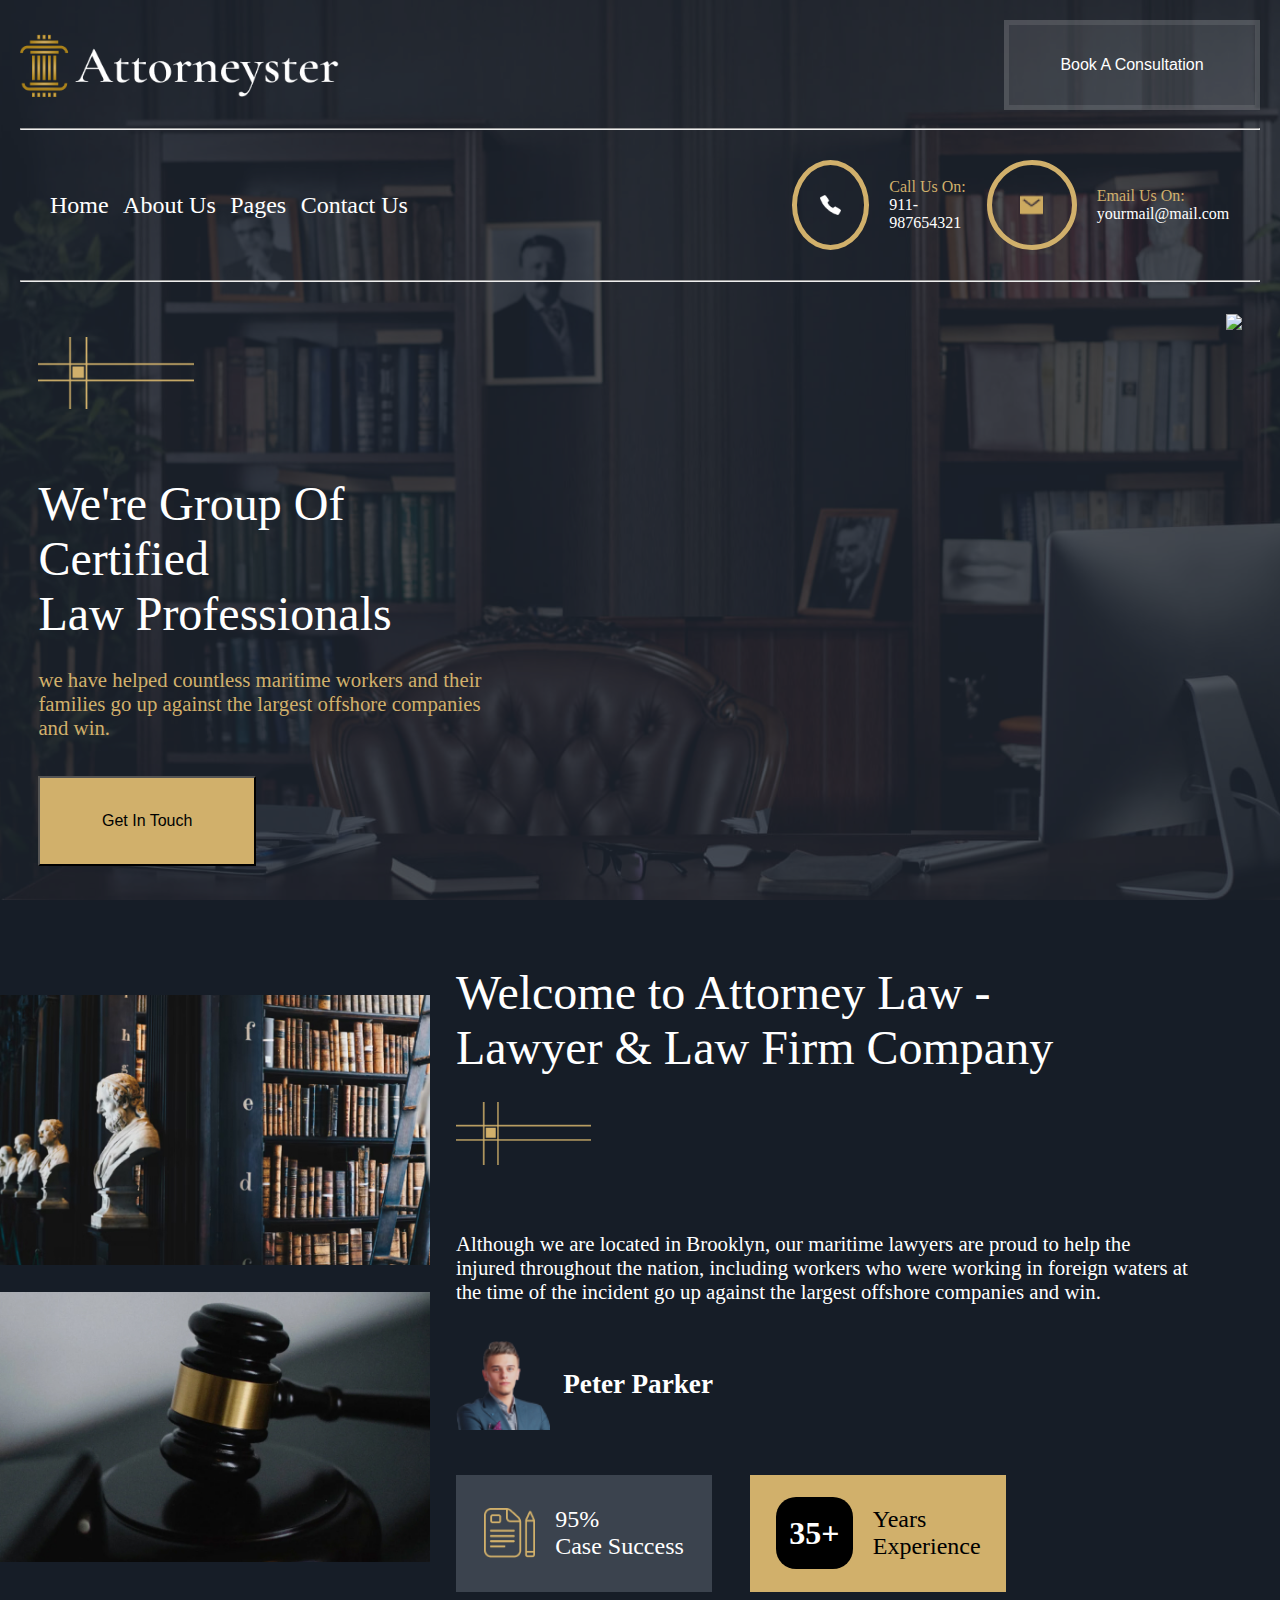
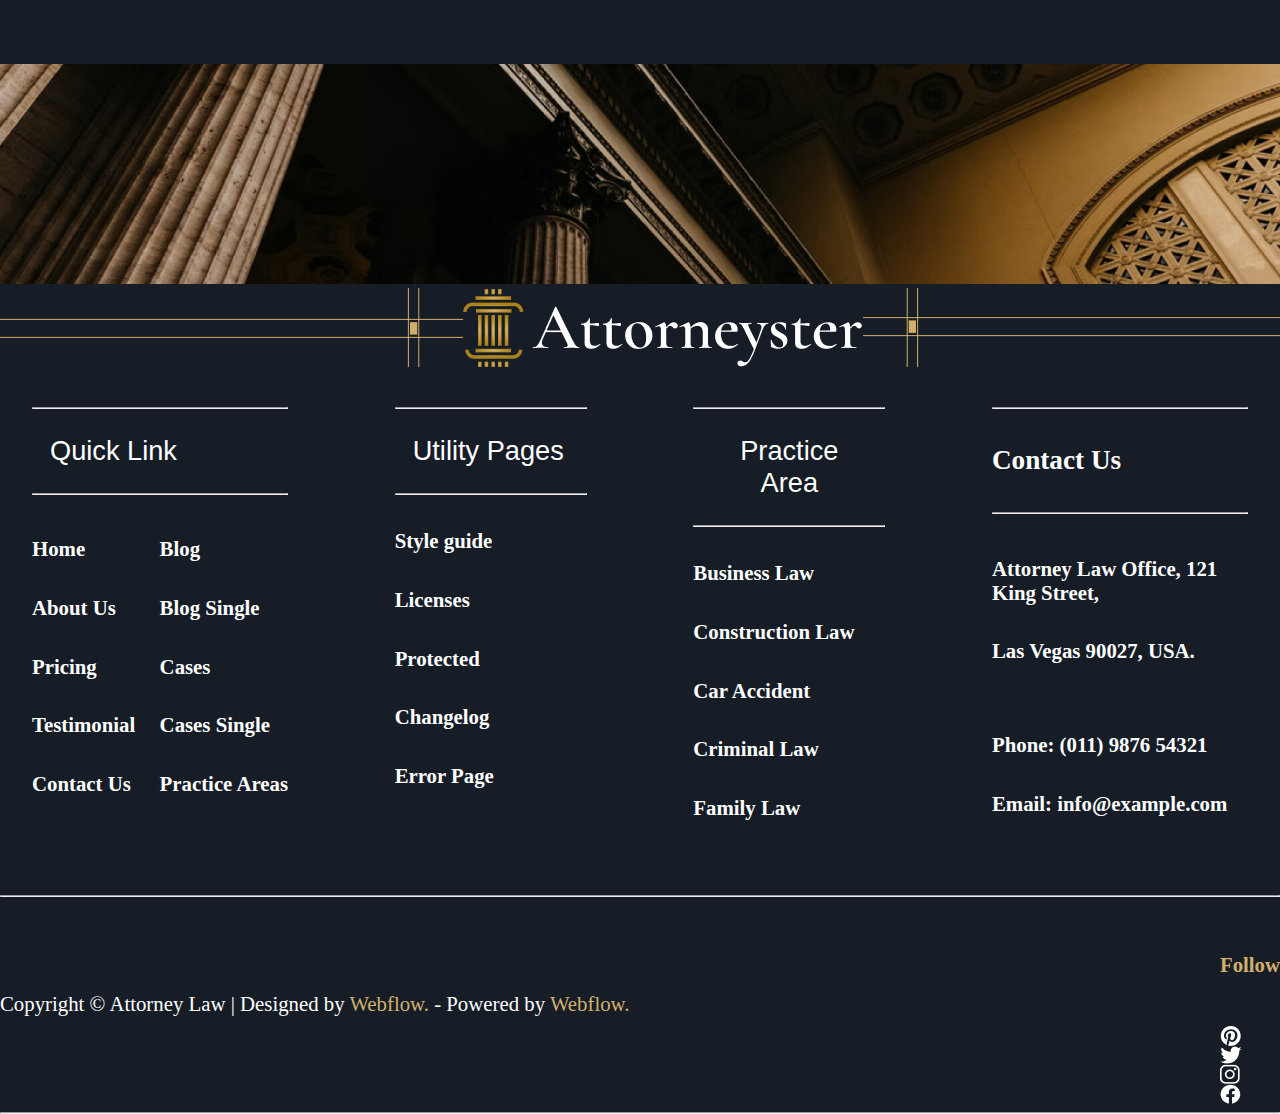
==== index.html @ 950be75d "init 2" ====
<!DOCTYPE html>
<html lang="en">
<head>
    <meta charset="UTF-8">
    <meta name="viewport" content="width=device-width, initial-scale=1.0">
    <link rel="preconnect" href="https://fonts.googleapis.com">
    <link rel="preconnect" href="https://fonts.gstatic.com" crossorigin>
    <link href="https://fonts.googleapis.com/css2?family=Cormorant+Garamond:ital,wght@0,300;0,400;0,500;0,600;0,700;1,300;1,400;1,500;1,600;1,700&display=swap" rel="stylesheet">
    <title>Document</title>
    <link rel="stylesheet" href="/styles/main_page.css">
</head>
<body class="image-container">
    <header>
        <div class="header-company">
            <img class="img-logo" src="/assets/images/company_logo.png">
            <button class="header-btn">
                Book A Consultation
            </button>
        </div>
        <hr>
        <nav class="nav-bar">
            <div class="burger-menu" id="burger-menu">
                <span></span>
                <span></span>
                <span></span>
            </div>
            <ul class="nav-links" id="nav-links">
                <div class="nav-bar-links">
                    <li><a href="/index.html">Home</a></li>
                    <li><a href="/second.html">About Us</a></li>
                    <li><a href="/">Pages</a></li>
                    <li><a href="/therd_page.html">Contact Us</a></li>
                </div>
                <div class="contacts">
                    <div class="contact">
                        <div class="icon">
                            <img class="contact-icon" src="/assets/images/icons/call.png">
                        </div>
                        <div class="contact-info">
                            <div class="contact-title">
                                Call Us On:
                            </div>
                            <div class="contact-data">
                                911-987654321
                            </div>
                        </div>
                    </div>
                    <div class="contact">
                        <div class="icon">
                            <img class="contact-icon" src="/assets/images/icons/mail.png">
                        </div>
                        <div class="contact-info">
                            <div class="contact-title">
                                Email Us On:
                            </div>
                            <div class="contact-data">
                                yourmail@mail.com
                            </div>
                        </div>
                    </div>
                </div>
            </ul>
        </nav>
        <hr>
    </header>
    <div class="content">
        <div class="info-area">
            <div class="container">
                <picture>
                    <source class="dilimiter-img" media="(max-width: 768px)" srcset="/assets/images/IMAGE(7).png">
                    <img class="dilimiter-img" src="/assets/images/icons/IMAGE(13).png">
                </picture>
                <div class="title">
                    We're Group Of Certified <br>Law Professionals
                </div>
                <div class="description">
                    we have helped countless maritime workers and their families go up against the largest offshore companies and win.
                </div>
                <button class="btn">
                    Get In Touch
                </button>
            </div>
            <img class="preson-img" src="/assets/images/person.PNG">
        </div>
    </div>
    <div class="content-page">
        <div class="image-content">
            <img class="img-inf-area" style="margin-bottom: 3vh;" src="/assets/images/img1.jpg" alt="No data">
            <img class="img-inf-area" src="/assets/images/img2.jpg" alt="No data">
        </div>
        <div class="info-area-inf-part">
            <div class="container-inf-part">
                <div class="title-inf-part">
                    Welcome to Attorney Law - <br>Lawyer & Law Firm Company
                </div>
                <img class="dilimiter-img" style="width: 15vh; height: auto;" src="/assets/images/icons/IMAGE(13).png">
                <div class="description-inf-part">
                    Although we are located in Brooklyn, our maritime lawyers are proud to help the injured throughout the nation, including workers who were working in foreign waters at the time of the incident go up against the largest offshore companies and win.
                </div>
            </div>
            <div class="person-card">
                <img  style="width: auto; height: 10vh;" src="/assets/images/little_person.png" alt="No data">
                <h2 class="img-desc">Peter Parker</h2>
            </div>
            <div class="statistics">
                <div class="statistic">
                    <img class="img-statistic" src="/assets/images/icons/document.png" alt="">
                    <div class="information">
                        95%<br>Case Success
                    </div>
                </div>
                <div style="background-color: #D1B06B;" class="statistic">
                    <div class="number-img">
                        <h3 class="number-box">
                            35+
                        </h3>
                    </div>
                    <div style="color: black;" class="information">
                        Years <br>Experience
                    </div>
                </div>
            </div>
        </div>
    </div>
    <footer>
        <img style="height: auto; width: 100vw;" src="/assets/images/foter_start_img.jpg" alt="">
        <div class>
            <div class="img-line">
                <img class="dilimiter-footer" src="/assets/images/icons/IMAGE(19).png" alt="">
                <img class="logo-name" src="/assets/images/icons/IMAGE(18).png" alt="">
                <img class="dilimiter-footer" src="/assets/images/icons/IMAGE(17).png" alt="">
            </div>
            <div class="footer-content">
                <section class="links-area-25">
                    <hr>
                    <button class="dropbtn" onclick="toggleDropdown('dropdownContent1')">
                        Quick Link
                    </button>
                    <hr>
                    <div class="list-some-column" id="dropdownContent1">
                        <div>
                            <h5>Home</h5>
                            <h5>About Us</h5>
                            <h5>Pricing</h5>
                            <h5>Testimonial</h5>
                            <h5>Contact Us</h5>
                        </div>
                        <div>
                            <h5>Blog</h5>
                            <h5>Blog Single</h5>
                            <h5>Cases</h5>
                            <h5>Cases Single</h5>
                            <h5>Practice Areas</h5>
                        </div>
                    </div>
                </section>
        
                <section class="links-area-15">
                    <hr>
                    <button class="dropbtn" onclick="toggleDropdown('dropdownContent2')">
                        Utility Pages
                    </button>
                    <hr>
                    <div class="list-info" id="dropdownContent2">
                        <h5>Style guide</h5>
                        <h5>Licenses</h5>
                        <h5>Protected</h5>
                        <h5>Changelog</h5>
                        <h5>Error Page</h5>
                    </div>
                </section>
        
                <section class="links-area-15">
                    <hr>
                    <button class="dropbtn" onclick="toggleDropdown('dropdownContent3')">
                        Practice Area
                    </button>
                    <hr>
                    <div class="list-info" id="dropdownContent3">
                        <h5>Business Law</h5>
                        <h5>Construction Law</h5>
                        <h5>Car Accident</h5>
                        <h5>Criminal Law</h5>
                        <h5>Family Law</h5>
                    </div>
                </section>
        
                <section class="links-area-25">
                    <hr>
                    <h4 style="color: #FFF;">Contact Us</h4>
                    <hr>
                    <div class="list-info-contact">
                        <div>
                            <h5>Attorney Law Office, 121 King Street,</h5>
                            <h5>Las Vegas 90027, USA.</h5>
                        </div>
                        <div>
                            <h5>Phone: (011) 9876 54321</h5>
                            <h5>Email: info@example.com</h5>
                        </div>
                    </div>
                </section>
            </div>
            <hr>
            <div class="links">
                <div class="copyright">
                    Copyright © Attorney Law | Designed by <span class="highlight">Webflow.</span> - Powered by <span class="highlight">Webflow.</span>
                </div>
                <div class="social-networks">
                    <h6>Follow</h6>
                    <a href="/"><img src="/assets/images/icons/IMAGE(20).png" alt=""></a>
                    <a href=""><img src="/assets/images/icons/IMAGE(21).png" alt=""></a>
                    <a href=""><img src="/assets/images/icons/IMAGE(22).png" alt=""></a>
                    <a href=""><img src="/assets/images/icons/IMAGE(23).png" alt=""></a>
                </div>
            </div>
            <hr>
        </div>
    </footer>
    <script src="/scripts/burger_menu.js"></script>
    <script>
        function toggleDropdown(id) {
            const dropdown = document.getElementById(id);
            dropdown.style.display = dropdown.style.display === "block" ? "none" : "block";
        }
    
        // Закрытие выпадающего списка при клике вне его
        window.onclick = function(event) {
            if (!event.target.matches('.dropbtn')) {
                const dropdowns = document.querySelectorAll('.list-some-column, .list-info');
                dropdowns.forEach(dropdown => {
                    dropdown.style.display = "none";
                });
            }
        };
    </script>
</body>
</html>
---- styles/main_page.css ----
.list-some-column,
.list-info{
    display: block;
}


@media screen and (min-width: 769px) {
    html, body {
        margin: 0;
        padding: 0;
        height: 100%;
        background-color: #161D27;
    }

    header {
        position: relative;
        z-index: 10; 
        padding: 20px; 
    }

    ul{
        width: 30vw;
        display: flex;
        list-style-type: none;
        margin: 0;
        padding: 0;
        flex-direction: row;
        justify-content: space-between;
        align-items: center;

    }

    a{
        display: flex;
        align-items: center;
        text-decoration: none;
        color: #FFFFFF;
    }

    h4{
        color: #FFFFFF;
        font-size: 1.7em;
    }

    h5{
        color: #FFFFFF;
        font-size: 1.3em;
    }

    h6{
        color: #D1B06B;
        font-size: 1.3em;
    }

    .dilimiter-img{
        margin-top: 3vh;
        height: 7vh;
        width: auto;
    }

    .image-container {
        background-image: url('/assets/images/background.jpg');
        background-size: cover; 
        background-position: center;
        width: 100%;
        height: 100vh;
    }

    .image-container::after {
        content: '';
        position: absolute;
        width: 100%;
        height: 100vh;
        top: 0;
        left: 0;
        right: 0;
        bottom: 0;
        background-color: #1f2732cc;
    }

    .content {
        position: relative;
        z-index: 2; 
        color: white; 
        padding: 0vh 3vw; 
    }

    .header-company{
        display: flex;
        align-items: center;
        justify-content: space-between;
        margin-bottom: 2vh;
    }

    .img-logo{
        height: 7vh;
        width: auto;
    }

    .header-btn{
        height: 10vh;
        width: 20vw;
        color: #FFFFFF;
        background-color: #FFFFFF1A;
        border: 5px solid #FFFFFF1A;
        font-size: 1em;
    }

    .nav-bar{
        display: flex;
        justify-content: space-between;
        margin: 30px;
    }

    .nav-bar-links{
        display: flex;
        justify-content: space-between;
        width: 100%;
    }

    .nav-bar-links li a{
        font-size: 1.5em;
    }
    
    .nav-links{
        display: flex;
        justify-content: space-between;
        width: 90%;
        
    }

    .contacts{
        display: flex;
        width: 25vw;
        justify-content: space-between;
        align-items: center;
        margin-left: 30vw;
    }

    .contact{
        display: flex;
        flex-direction: row;
        align-items: center;
        margin-right: 1vw;
    }

    .icon{
        display: flex;
        align-items: center;
        justify-content: center;
        height: 80px;
        width: 80px;
        border-radius: 50%;
        border: 5px solid;
        border-color: #D1B06B;
        margin-right: 20px;
    }

    .contact-info{
        display: flex;
        justify-content: space-between;
        flex-direction: column;
    }

    .contact-title{
        font-size: 1em;
        color: #D1B06B;

    }

    .contact-data{
        color: #FFFFFF;
        font-size: 1em;
    }

    .contact-icon{
        height: 2.3vh;
        width: auto;
    }

    .info-area{
        display: flex;
        justify-content: space-between;
        align-items: center;
    }

    .preson-img{
        width: auto;
        height: 61vh;
        bottom: 0;
        right: 350px;
        display: flex;
        padding: 0;
        margin: 0;
    }

    .container{
        width: 37vw;
    }

    .title{
        display: flex;
        font-size: 3em;
        margin-bottom: 3vh;
    }

    .description{
        color:#D1B06B;
        font-size: 1.3em;
        margin-bottom: 4vh;
    }

    .btn{
        font-size: 1em;
        background-color: #D1B06B;
        width: 17vw;
        height: 10vh;
    }

    .content-page
    {
        margin-top: 3vh;
        display: flex;
    }

    .image-content{
        display: flex;
        justify-content: center;
        flex-direction: column;
        padding: vh 2vw;
    }

    .title{
        color: #FFFFFF;
    }

    .description-inf-part{
        color: #FFFFFF;
        font-size: 1.3em;
        margin-bottom: 4vh;
    }

    .info-area-inf-part{
        padding: 8vh 2vw;
        padding-right: 7vw;
        display: flex;
        flex-direction: column;
    }

    .person-card{
        display: flex;
    }

    .img-desc{
        display: flex;
        align-items: center;
        color: #FFFFFF;
        margin-left: 1vw;
        font-size: 1.7em;
    }

    .statistics{
        margin-top: 5vh;
        display: flex;
    }

    .statistic{
        font-size: 1em;
        display: flex;
        align-items: center;
        background-color: #3B434E;
        height: 13vh;
        width: 20vw;
        margin-right: 3vw;
        justify-content: center;
        align-items: center;
    }
    .information{
        margin-left: 20px;
        color: #FFFFFF;
    }

    .img-inf-area{
        height: 30vh;
        width: auto;
    }

    .title-inf-part{
        font-size: 3em;
        color: #FFFFFF;
    }

    .dilimiter-img{
        width: auto;
        height: 8vh;
        margin-bottom: 7vh ;
    }

    .information{
        font-size: 1.5em;
    }

    .number-img{
        display: flex;
        align-items: center;
        justify-content: center;
        height: 8vh;
        width: 6vw;
        background-color: black;
        border-radius: 20px;
    }

    .number-box
    {
        margin: 0;
        color: #ffffff;
        font-size: 2em;
    }

    .img-line{
        display: flex;
        justify-content: center;
    }

    .footer-content{
        display: flex;
        flex-direction: row;
        flex-wrap: nowrap;
        justify-content: space-between;
        padding: 2.5vw
    }

    .links-area-25{
        width: 20vw;
    }

    .links-area-15{
        width: 15vw;
    }

    .list-some-column{
        display: flex;
        justify-content: space-between;
    }

    .list-info-contact{
        display: flex;
        flex-direction: column;
        justify-content: space-between;
    }

    .links{
        display: flex;
        justify-content: space-between;
        align-items: center;
    }

    .copyright{
        color: #ffffff;
        font-size: 1.3em;
    }

    .highlight{
        color: #D1B06B;
    }

    .social-networcs{
        display: flex;
        justify-content: space-between;
        width: 8.vw;
    }

    .burger-menu {
        display: none;
        flex-direction: column;
        cursor: pointer;
    }

    .burger-menu span {
        height: 4px;
        width: 25px;
        background-color: white;
        margin: 4px 0;
        transition: 0.3s;
      }

    .img-statistic{
        height: auto; 
        width: 4vw;
    }

    .dropbtn{
        padding: 0;
        margin: 2vh;
        border: none;
        background-color: #161D27;
        color: #FFFFFF;
        font-size: 1.7em;
        cursor: not-allowed;
    }
}

@media screen and (max-width: 768px) {
    html, body {
        margin: 0;
        padding: 0;
        height: 100%;
        width: 100vw;
        background-color: #161D27;
    }

    ul{
        display: none;
    }

    hr{
        margin-bottom: 1vh;
        margin-top: 1vh;
    }

    header{
        background-color: #161D27;
        position: fixed;
        top: 0;
        width: 100%;
    }

    footer{
        margin-top: 5vh;
    }

    .image-container
    {  
        margin: 0;
        padding: 0;
        height: 100%;
        width: 100%;
    }

    .content{
        margin-top: 30vh;
        padding: 2vh 5vw;
    }

    .header-company{
        margin-top: 5vh;
        display: flex;
        flex-direction: column;
        align-items: center;
    }

    .img-logo{
        margin-bottom: 2vh;
        width: 70vw;
        height: auto;
    }

    .header-btn{
        height: 5vh;
        width: 50vw;
        color: #FFFFFF;
        background-color: #FFFFFF1A;
        border: 5px solid #FFFFFF1A;
        font-size: 1em;
        margin-bottom: 2vh;
    }

    .burger-menu {
        display: flex;
        flex-direction: column;
        cursor: pointer;
        width: 40px;
        height: 30px;
        margin: 20px;
        z-index: 10;
    }

    .nav-links {
        display: none;
        flex-direction: column;
        text-align: center;
    }
    
    .nav-links.active {
        display: flex;
    }

    .nav-links li{
        display: flex;
        justify-content: left;
        list-style-type: none;
        margin-bottom: 1.3vh;
    }

    .nav-links li a{
        font-size: 2em;
        color:#ffffff; 
        text-decoration: none;
    }

    .contact{
        display: flex;
        margin-top: 2vh;
    }

    .icon{
        display: flex;
        align-items: center;
        justify-content: center;
        height: 60px;
        width: 60px;
        border-radius: 50%;
        border: 3px solid;
        border-color: #D1B06B;
        margin-right: 20px;
    }

    .contact-icon{
        height: 2vh;
        width: auto;
    }

    .contacts{
        display: flex;
        flex-direction: column;
        justify-content: space-around;
        margin-top: 1vh;
    }

    .contact-info{
        display: flex;
        flex-direction: column;
        justify-content: center;
        align-items: flex-start;
        color: #FFFFFF;
        font-size: 1.3em;
    }

    .burger-menu span {
        display: block;
        height: 4px;
        width: 100%;
        background-color: #333;
        margin: 4px 0;
        transition: all 0.3s ease;
    }

    .container
    {
        display: flex;
        flex-direction: column;
        align-items: center;
    }

    .title{
        margin-top: 4vh;
        color: #FFFFFF;
        font-size: 2.3em;
        text-align: center;
        margin-bottom:8vh;
    }
    
    .description{
        color:#D1B06B;
        font-size: 1.3em;
        text-align: center;
        margin: 0px 10vw;
        margin-bottom:12vh;
    }

    .preson-img
    {
        display: none;
    }

    .btn{
        font-size: 1em;
        background-color: #D1B06B;
        width: 30vw;
        height: 5vh;
        margin-bottom: 11vh;
    }

    .dilimiter-img{
        margin: 1vh;
    }

    .image-content{
        display: none;
    }

    .title-inf-part{
        font-size: 2em;
        color:#FFFFFF;
        margin-bottom: 0.7vh;
        margin-bottom: 1vh;
    }

    .content-page{
        display: flex;
        margin-left: 4vw;
        margin-right: 4vw;
    }

    .container-inf-part{
        display: flex;
        flex-direction: column;
    }

    .description-inf-part{
        margin-top: 1vh;
        font-size: 1.3em;
        color:#FFFFFF;
        margin-top: 0.7vh;
        margin-bottom: 2vh;
    }

    .person-card{
        display: flex;
        justify-content: center;
        margin-bottom: 1vh;
    }

    .statistics{
        margin-top: 3vh;
        margin-bottom: 10vh;
        display: flex;
        justify-content: space-around;
    }

    .img-desc{
        display: flex;
        align-items: center;
        color:#FFFFFF;
        margin-left: 20px;
    }

    .statistic{
        padding: 0 5vw;
        display: flex;
        height: 7vh;
        width: 34vw;
        align-items: center;
        justify-content: space-between;
        background-color: #3B434E;
    }

    .number-img{
        display: flex;
        align-items: center;
        justify-content: center;
        height: 5vh;
        width: 15vw;
        background-color: black;
        border-radius: 10px;
    }

    .number-box{
        color: #ffffff;
        font-size: 2em;
    }
    
    .dilimiter-footer{
        display: none;
    }

    .img-line{
        margin-top: 3vh;
        margin-bottom: 3vh;
        display: flex;
        justify-content: center;
    }

    .logo-name{
        height: auto;
        width: 60vw;
    }

    .img-statistic{
        height: 8vw;
        width: 8vw;
    }

    .footer-content {
        padding: 4vw; 
    }
    
    .links-area-25, .links-area-15 {
        margin-bottom: 3vh;
    }
    
    .dropbtn {
        background-color:#3B434E;
        color: white;
        padding: 10px;
        font-size: 1.2em;
        border: none; 
        cursor: pointer;
        width: 100%;
        text-align: left;
    }
    
    .list-some-column,
    .list-info {
        display: none;
        padding: 0.5vh;
        margin-top: 5px;
    }
    
    .list-some-column h5,
    .list-info h5 {
        font-size: 1em;
        margin: 1.3vh 0;
        color:#FFFFFF;
        cursor: pointer;
    }
    
    .list-info-contact {
        color:#FFFFFF;
        margin-top: 0.5vh;
    }
    
    .social-networks {
        display: flex;
        align-items: center;
    }
    
    .social-networks h6 {
        color:#FFFFFF;
        margin-right: 1vh; 
    }
    
    .social-networks a {
        margin-right: 10px;
    }
    
    .social-networks img {
        width: 24px; 
        height: 24px;
    }
    
    .copyright {
        color: #FFFFFF;
        margin-top: 10px;
    }
    
    .highlight {
        color:#D1B06B;
    }
}
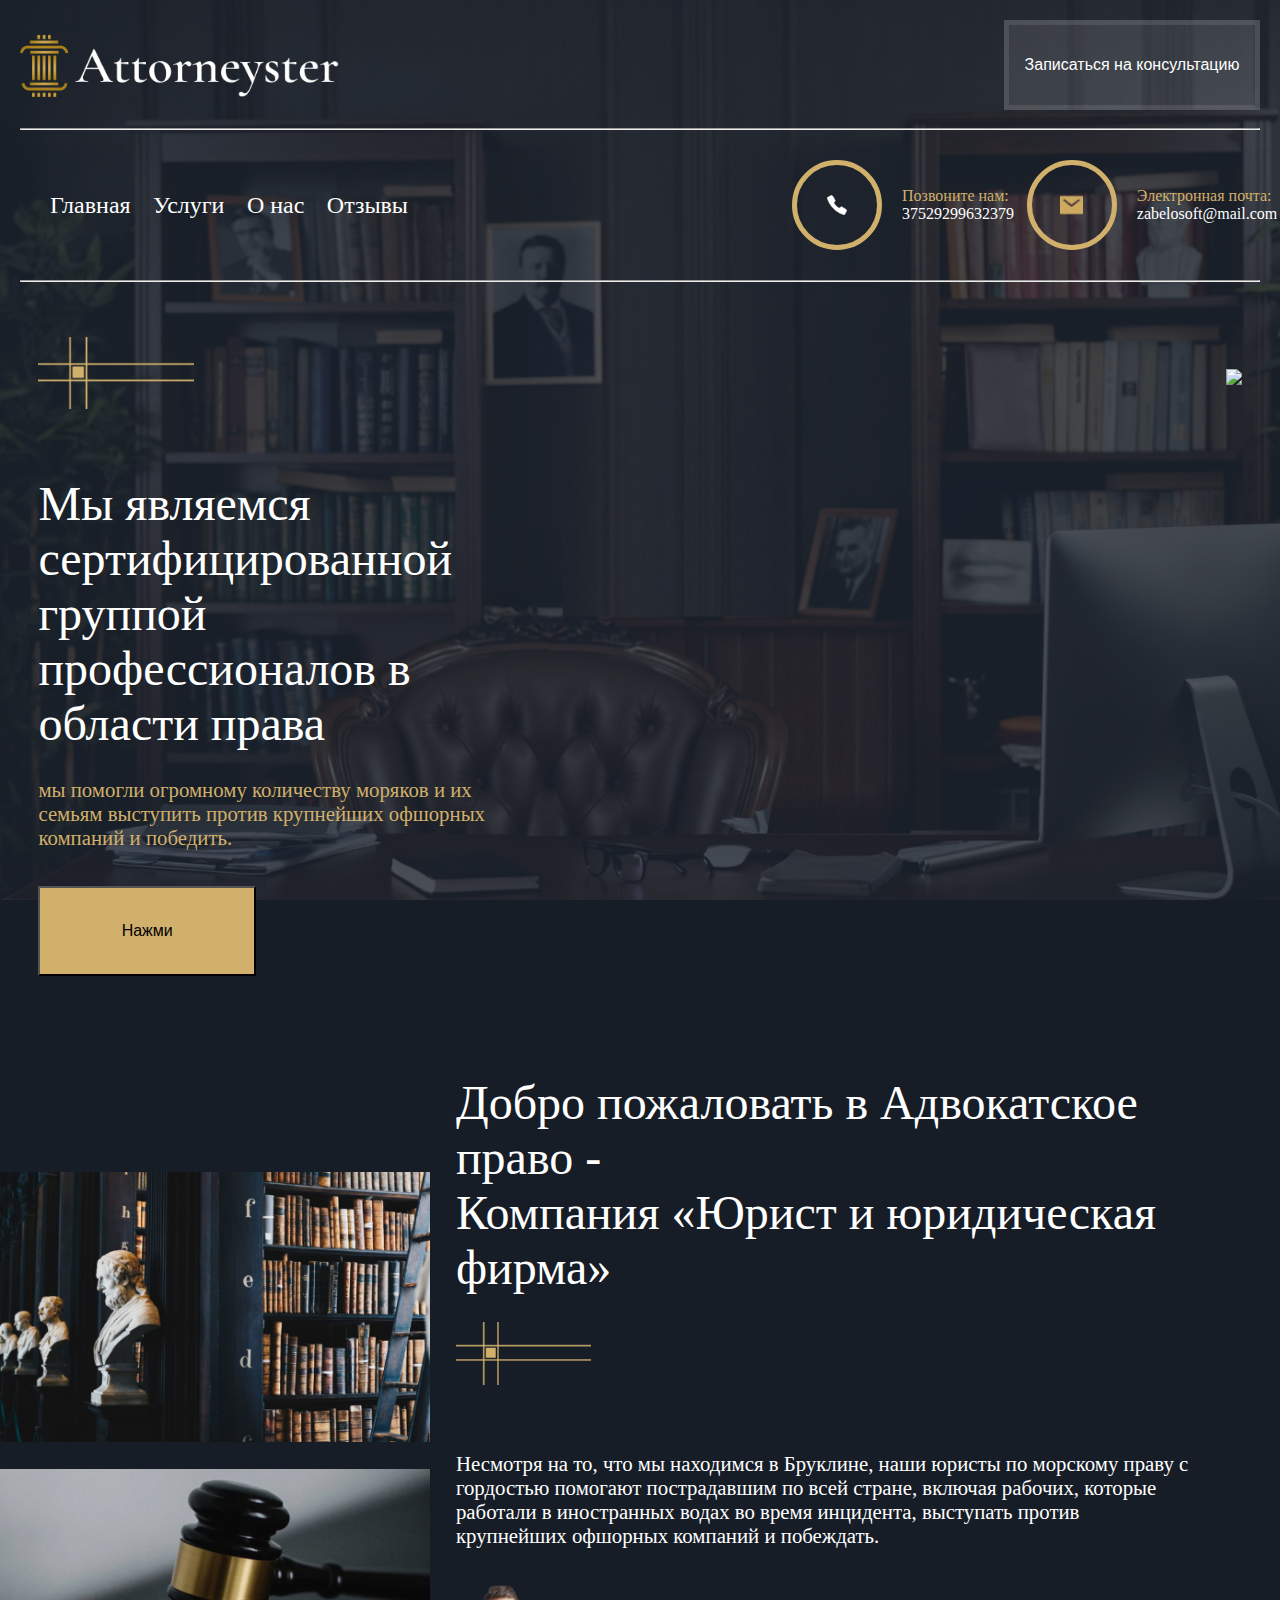
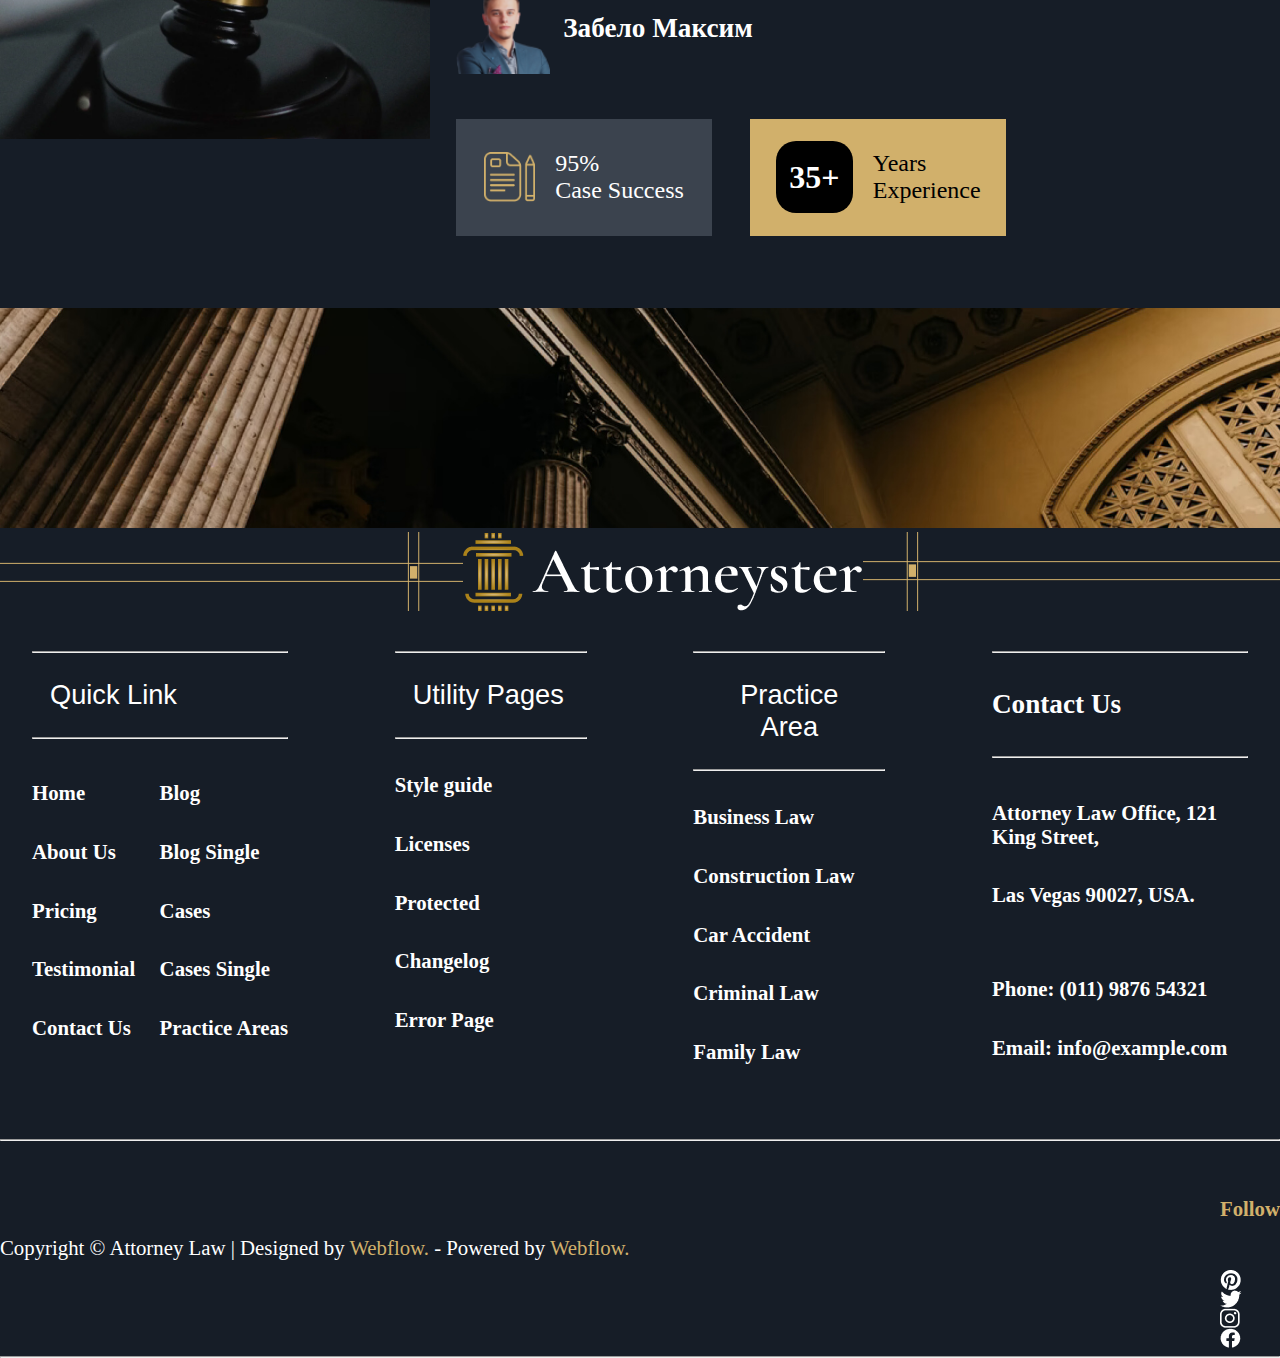
==== commit ffaac8a8: "translate" ====
--- a/index.html
+++ b/index.html
@@ -7,14 +7,14 @@
     <link rel="preconnect" href="https://fonts.gstatic.com" crossorigin>
     <link href="https://fonts.googleapis.com/css2?family=Cormorant+Garamond:ital,wght@0,300;0,400;0,500;0,600;0,700;1,300;1,400;1,500;1,600;1,700&display=swap" rel="stylesheet">
     <title>Document</title>
-    <link rel="stylesheet" href="/styles/main_page.css">
+    <link rel="stylesheet" href="./styles/main_page.css">
 </head>
 <body class="image-container">
     <header>
         <div class="header-company">
-            <img class="img-logo" src="/assets/images/company_logo.png">
+            <img class="img-logo" src="./assets/images/company_logo.png">
             <button class="header-btn">
-                Book A Consultation
+                Записаться на консультацию
             </button>
         </div>
         <hr>
@@ -26,35 +26,35 @@
             </div>
             <ul class="nav-links" id="nav-links">
                 <div class="nav-bar-links">
-                    <li><a href="/index.html">Home</a></li>
-                    <li><a href="/second.html">About Us</a></li>
-                    <li><a href="/">Pages</a></li>
-                    <li><a href="/therd_page.html">Contact Us</a></li>
+                    <li><a href="/index.html">Главная</a></li>
+                    <li><a href="/second.html">Услуги</a></li>
+                    <li><a href="/five_page.html">О нас</a></li>
+                    <li><a href="/therd_page.html">Отзывы</a></li>
                 </div>
                 <div class="contacts">
                     <div class="contact">
                         <div class="icon">
-                            <img class="contact-icon" src="/assets/images/icons/call.png">
+                            <img class="contact-icon" src="./assets/images/icons/call.png">
                         </div>
                         <div class="contact-info">
                             <div class="contact-title">
-                                Call Us On:
+                                Позвоните нам:
                             </div>
                             <div class="contact-data">
-                                911-987654321
+                                37529299632379
                             </div>
                         </div>
                     </div>
                     <div class="contact">
                         <div class="icon">
-                            <img class="contact-icon" src="/assets/images/icons/mail.png">
+                            <img class="contact-icon" src="./assets/images/icons/mail.png">
                         </div>
                         <div class="contact-info">
                             <div class="contact-title">
-                                Email Us On:
+                                Электронная почта:
                             </div>
                             <div class="contact-data">
-                                yourmail@mail.com
+                                zabelosoft@mail.com
                             </div>
                         </div>
                     </div>
@@ -67,44 +67,44 @@
         <div class="info-area">
             <div class="container">
                 <picture>
-                    <source class="dilimiter-img" media="(max-width: 768px)" srcset="/assets/images/IMAGE(7).png">
-                    <img class="dilimiter-img" src="/assets/images/icons/IMAGE(13).png">
+                    <source class="dilimiter-img" media="(max-width: 768px)" srcset="./assets/images/IMAGE(7).png">
+                    <img class="dilimiter-img" src="./assets/images/icons/IMAGE(13).png">
                 </picture>
                 <div class="title">
-                    We're Group Of Certified <br>Law Professionals
+                    Мы являемся сертифицированной группой профессионалов в области права
                 </div>
                 <div class="description">
-                    we have helped countless maritime workers and their families go up against the largest offshore companies and win.
+                    мы помогли огромному количеству моряков и их семьям выступить против крупнейших офшорных компаний и победить.
                 </div>
                 <button class="btn">
-                    Get In Touch
+                    Нажми
                 </button>
             </div>
-            <img class="preson-img" src="/assets/images/person.PNG">
+            <img class="preson-img" src="./assets/images/person.PNG">
         </div>
     </div>
     <div class="content-page">
         <div class="image-content">
-            <img class="img-inf-area" style="margin-bottom: 3vh;" src="/assets/images/img1.jpg" alt="No data">
-            <img class="img-inf-area" src="/assets/images/img2.jpg" alt="No data">
+            <img class="img-inf-area" style="margin-bottom: 3vh;" src="./assets/images/img1.jpg" alt="No data">
+            <img class="img-inf-area" src="./assets/images/img2.jpg" alt="No data">
         </div>
         <div class="info-area-inf-part">
             <div class="container-inf-part">
                 <div class="title-inf-part">
-                    Welcome to Attorney Law - <br>Lawyer & Law Firm Company
-                </div>
-                <img class="dilimiter-img" style="width: 15vh; height: auto;" src="/assets/images/icons/IMAGE(13).png">
+                    Добро пожаловать в Адвокатское право - <br>Компания «Юрист и юридическая фирма»
+                </div>
+                <img class="dilimiter-img" style="width: 15vh; height: auto;" src="./assets/images/icons/IMAGE(13).png">
                 <div class="description-inf-part">
-                    Although we are located in Brooklyn, our maritime lawyers are proud to help the injured throughout the nation, including workers who were working in foreign waters at the time of the incident go up against the largest offshore companies and win.
+                    Несмотря на то, что мы находимся в Бруклине, наши юристы по морскому праву с гордостью помогают пострадавшим по всей стране, включая рабочих, которые работали в иностранных водах во время инцидента, выступать против крупнейших офшорных компаний и побеждать.
                 </div>
             </div>
             <div class="person-card">
-                <img  style="width: auto; height: 10vh;" src="/assets/images/little_person.png" alt="No data">
-                <h2 class="img-desc">Peter Parker</h2>
+                <img  style="width: auto; height: 10vh;" src="./assets/images/little_person.png" alt="No data">
+                <h2 class="img-desc">Забело Максим</h2>
             </div>
             <div class="statistics">
                 <div class="statistic">
-                    <img class="img-statistic" src="/assets/images/icons/document.png" alt="">
+                    <img class="img-statistic" src="./assets/images/icons/document.png" alt="">
                     <div class="information">
                         95%<br>Case Success
                     </div>
@@ -123,12 +123,12 @@
         </div>
     </div>
     <footer>
-        <img style="height: auto; width: 100vw;" src="/assets/images/foter_start_img.jpg" alt="">
+        <img style="height: auto; width: 100vw;" src="./assets/images/foter_start_img.jpg" alt="">
         <div class>
             <div class="img-line">
-                <img class="dilimiter-footer" src="/assets/images/icons/IMAGE(19).png" alt="">
-                <img class="logo-name" src="/assets/images/icons/IMAGE(18).png" alt="">
-                <img class="dilimiter-footer" src="/assets/images/icons/IMAGE(17).png" alt="">
+                <img class="dilimiter-footer" src="./assets/images/icons/IMAGE(19).png" alt="">
+                <img class="logo-name" src="./assets/images/icons/IMAGE(18).png" alt="">
+                <img class="dilimiter-footer" src="./assets/images/icons/IMAGE(17).png" alt="">
             </div>
             <div class="footer-content">
                 <section class="links-area-25">
@@ -208,10 +208,10 @@
                 </div>
                 <div class="social-networks">
                     <h6>Follow</h6>
-                    <a href="/"><img src="/assets/images/icons/IMAGE(20).png" alt=""></a>
-                    <a href=""><img src="/assets/images/icons/IMAGE(21).png" alt=""></a>
-                    <a href=""><img src="/assets/images/icons/IMAGE(22).png" alt=""></a>
-                    <a href=""><img src="/assets/images/icons/IMAGE(23).png" alt=""></a>
+                    <a href="/"><img src="./assets/images/icons/IMAGE(20).png" alt=""></a>
+                    <a href=""><img src="./assets/images/icons/IMAGE(21).png" alt=""></a>
+                    <a href=""><img src="./assets/images/icons/IMAGE(22).png" alt=""></a>
+                    <a href=""><img src="./assets/images/icons/IMAGE(23).png" alt=""></a>
                 </div>
             </div>
             <hr>
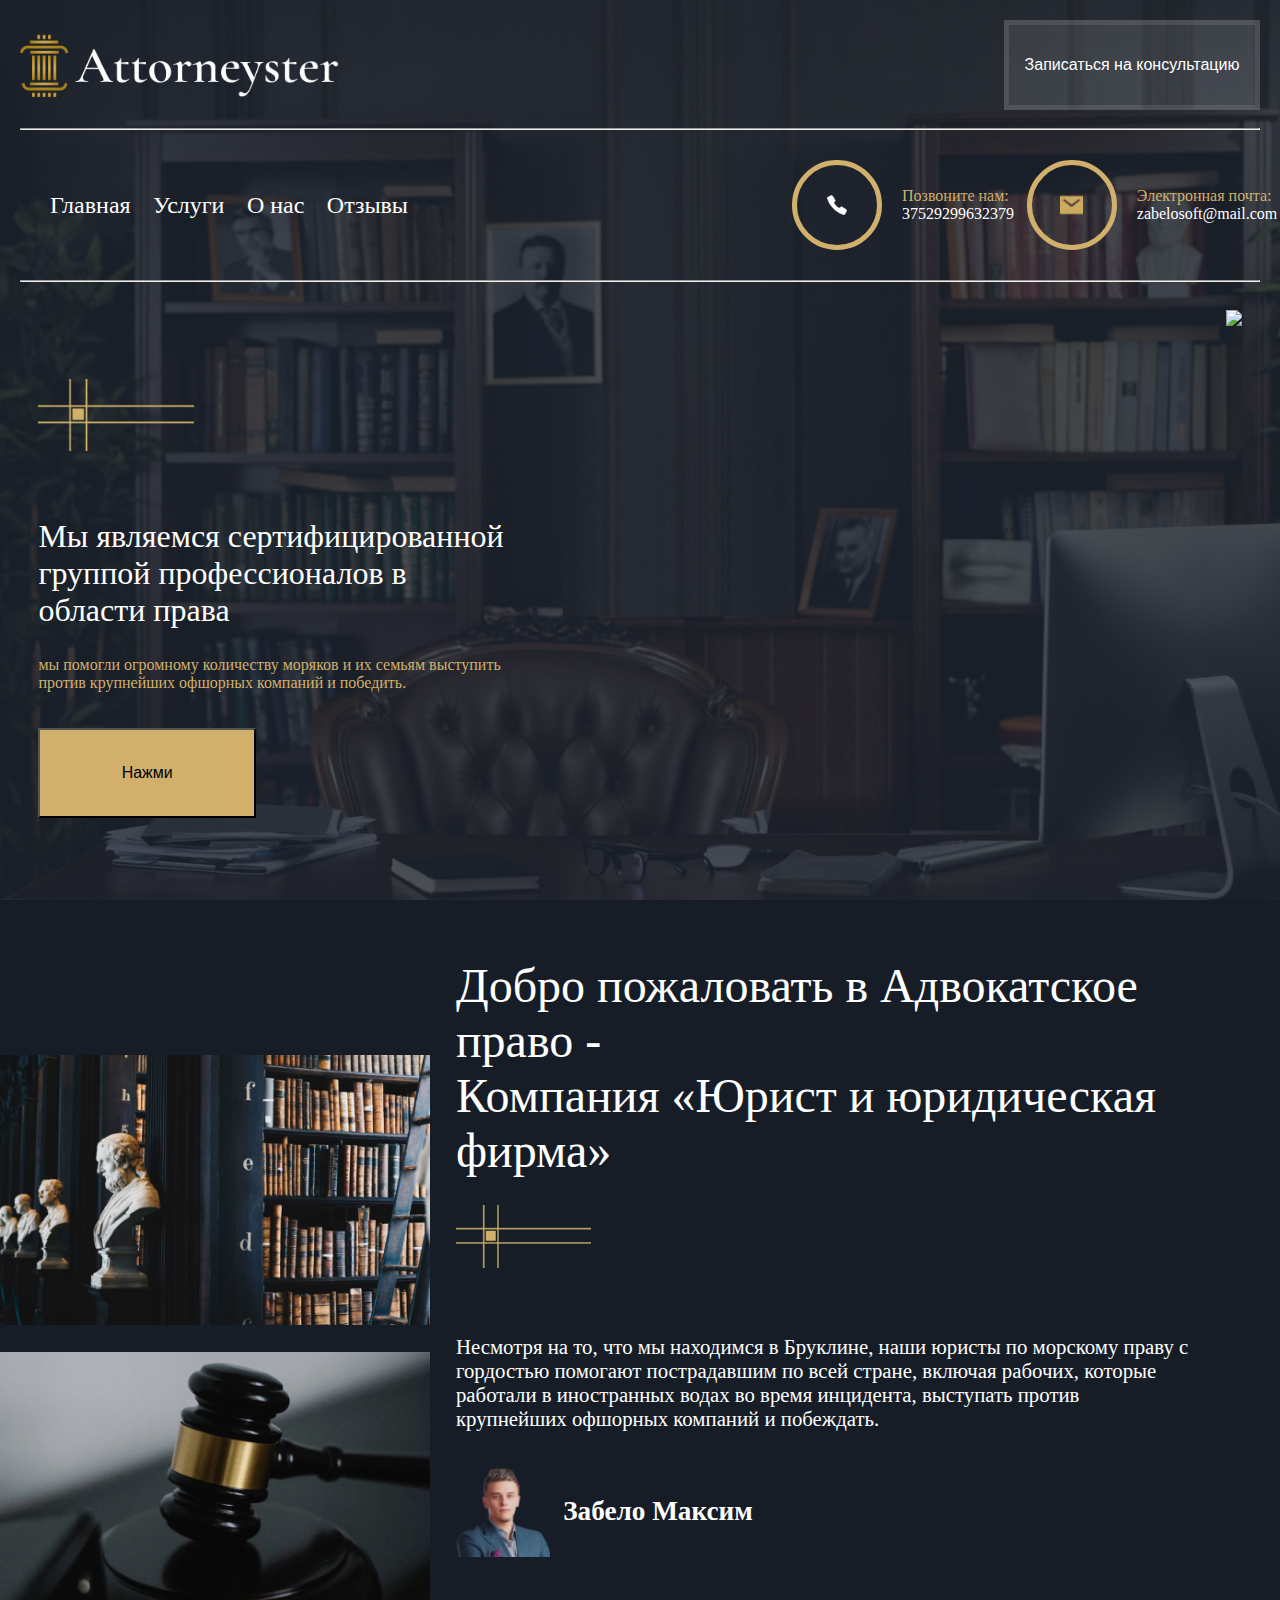
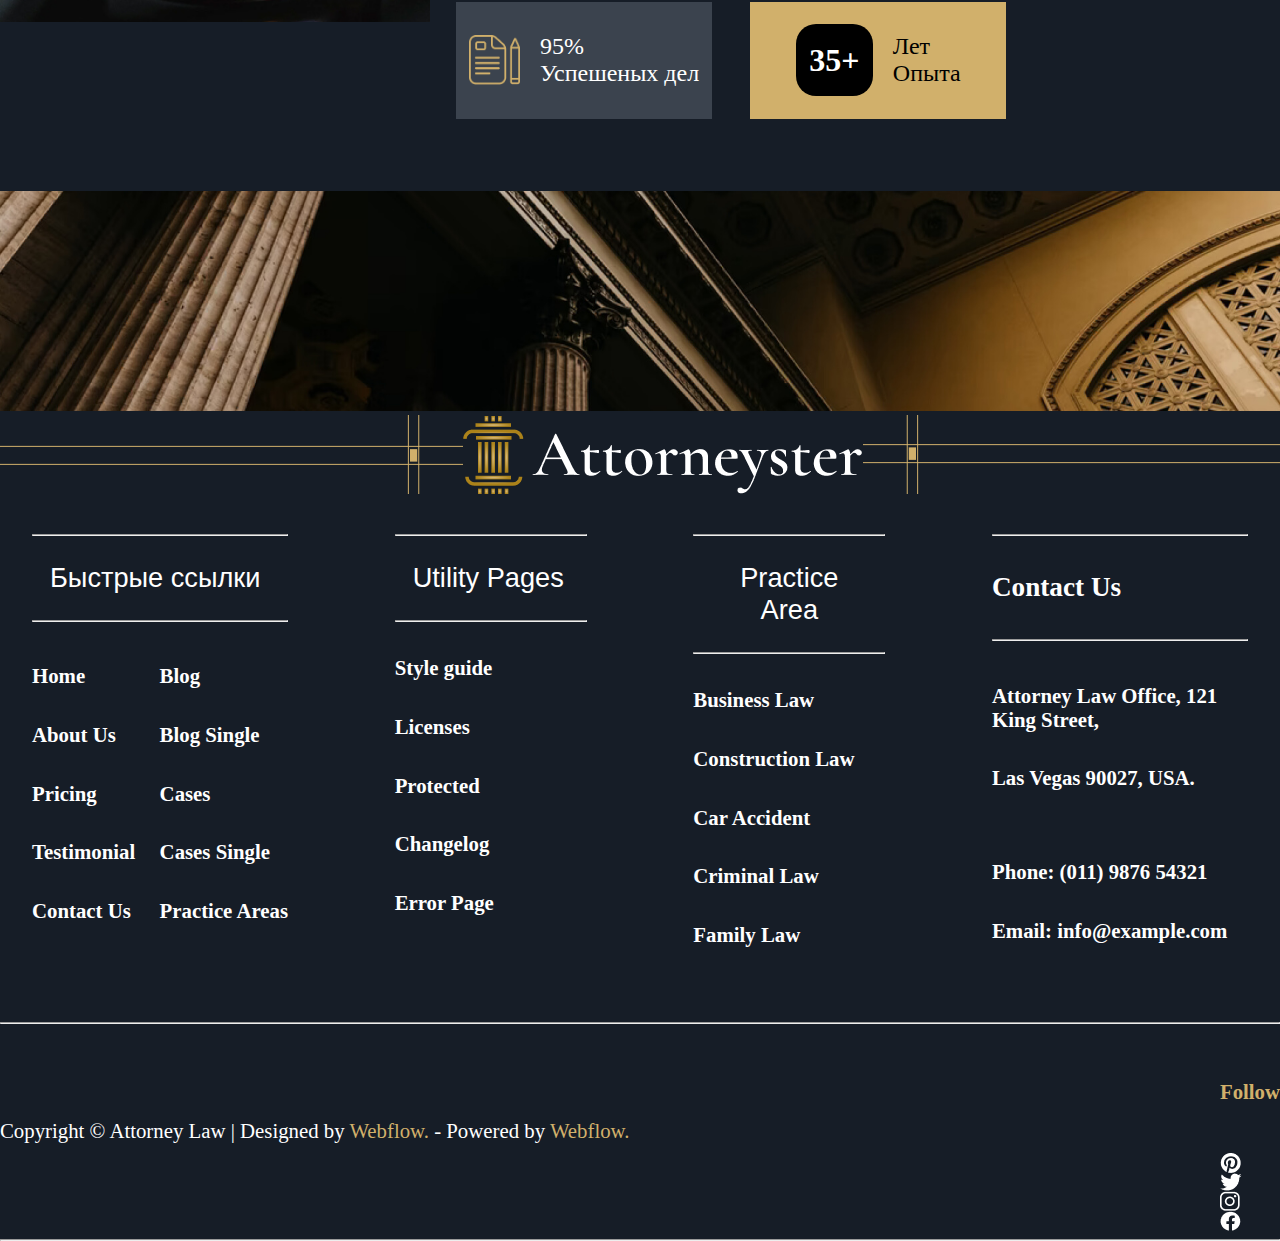
==== commit 93238f18: "refactoring" ====
--- a/index.html
+++ b/index.html
@@ -106,7 +106,7 @@
                 <div class="statistic">
                     <img class="img-statistic" src="./assets/images/icons/document.png" alt="">
                     <div class="information">
-                        95%<br>Case Success
+                        95%<br>Успешеных дел
                     </div>
                 </div>
                 <div style="background-color: #D1B06B;" class="statistic">
@@ -116,7 +116,7 @@
                         </h3>
                     </div>
                     <div style="color: black;" class="information">
-                        Years <br>Experience
+                        Лет <br>Опыта
                     </div>
                 </div>
             </div>
@@ -134,7 +134,7 @@
                 <section class="links-area-25">
                     <hr>
                     <button class="dropbtn" onclick="toggleDropdown('dropdownContent1')">
-                        Quick Link
+                        Быстрые ссылки
                     </button>
                     <hr>
                     <div class="list-some-column" id="dropdownContent1">
@@ -217,7 +217,7 @@
             <hr>
         </div>
     </footer>
-    <script src="/scripts/burger_menu.js"></script>
+    <script src="./scripts/burger_menu.js"></script>
     <script>
         function toggleDropdown(id) {
             const dropdown = document.getElementById(id);
--- a/styles/main_page.css
+++ b/styles/main_page.css
@@ -200,13 +200,13 @@
 
     .title{
         display: flex;
-        font-size: 3em;
+        font-size: 2em;
         margin-bottom: 3vh;
     }
 
     .description{
         color:#D1B06B;
-        font-size: 1.3em;
+        font-size: 1em;
         margin-bottom: 4vh;
     }
 
@@ -438,7 +438,7 @@
     }
 
     .content{
-        margin-top: 30vh;
+        margin-top: 35vh;
         padding: 2vh 5vw;
     }
 
@@ -456,7 +456,7 @@
     }
 
     .header-btn{
-        height: 5vh;
+        height: 8vh;
         width: 50vw;
         color: #FFFFFF;
         background-color: #FFFFFF1A;
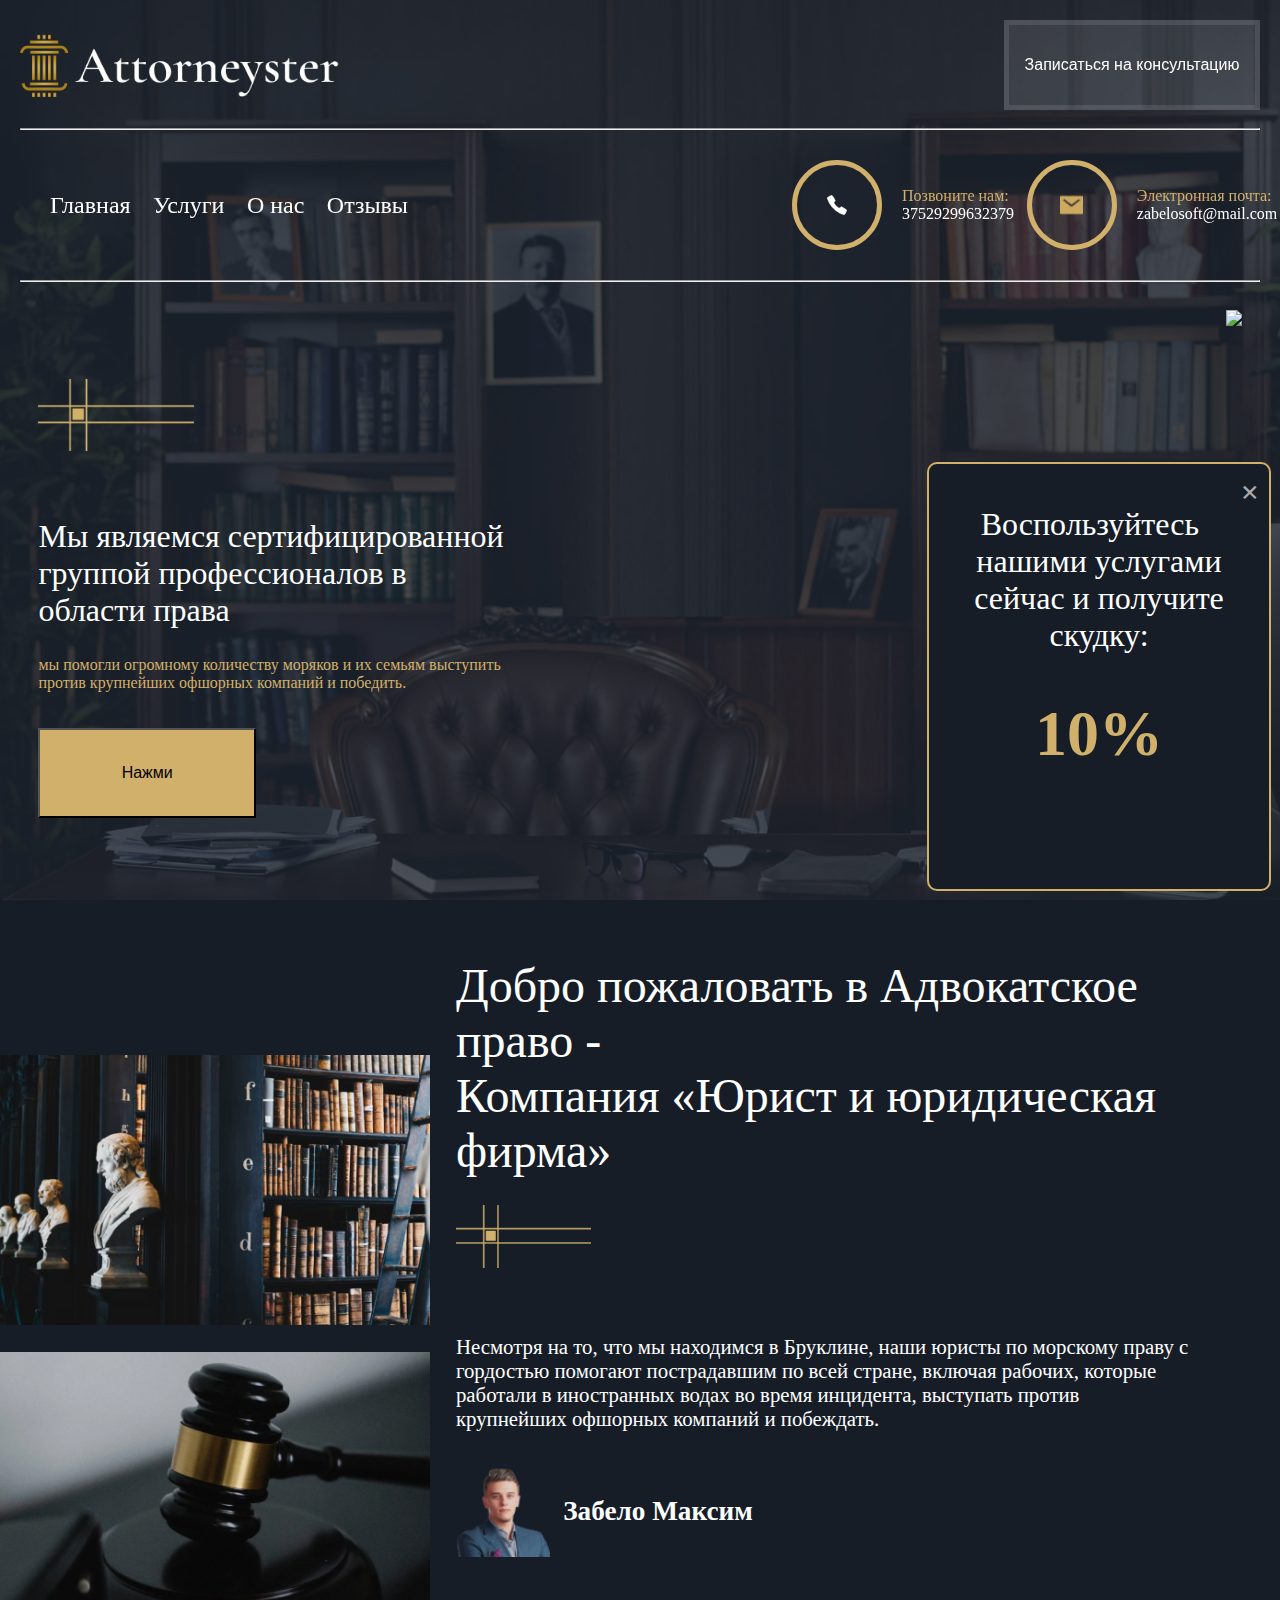
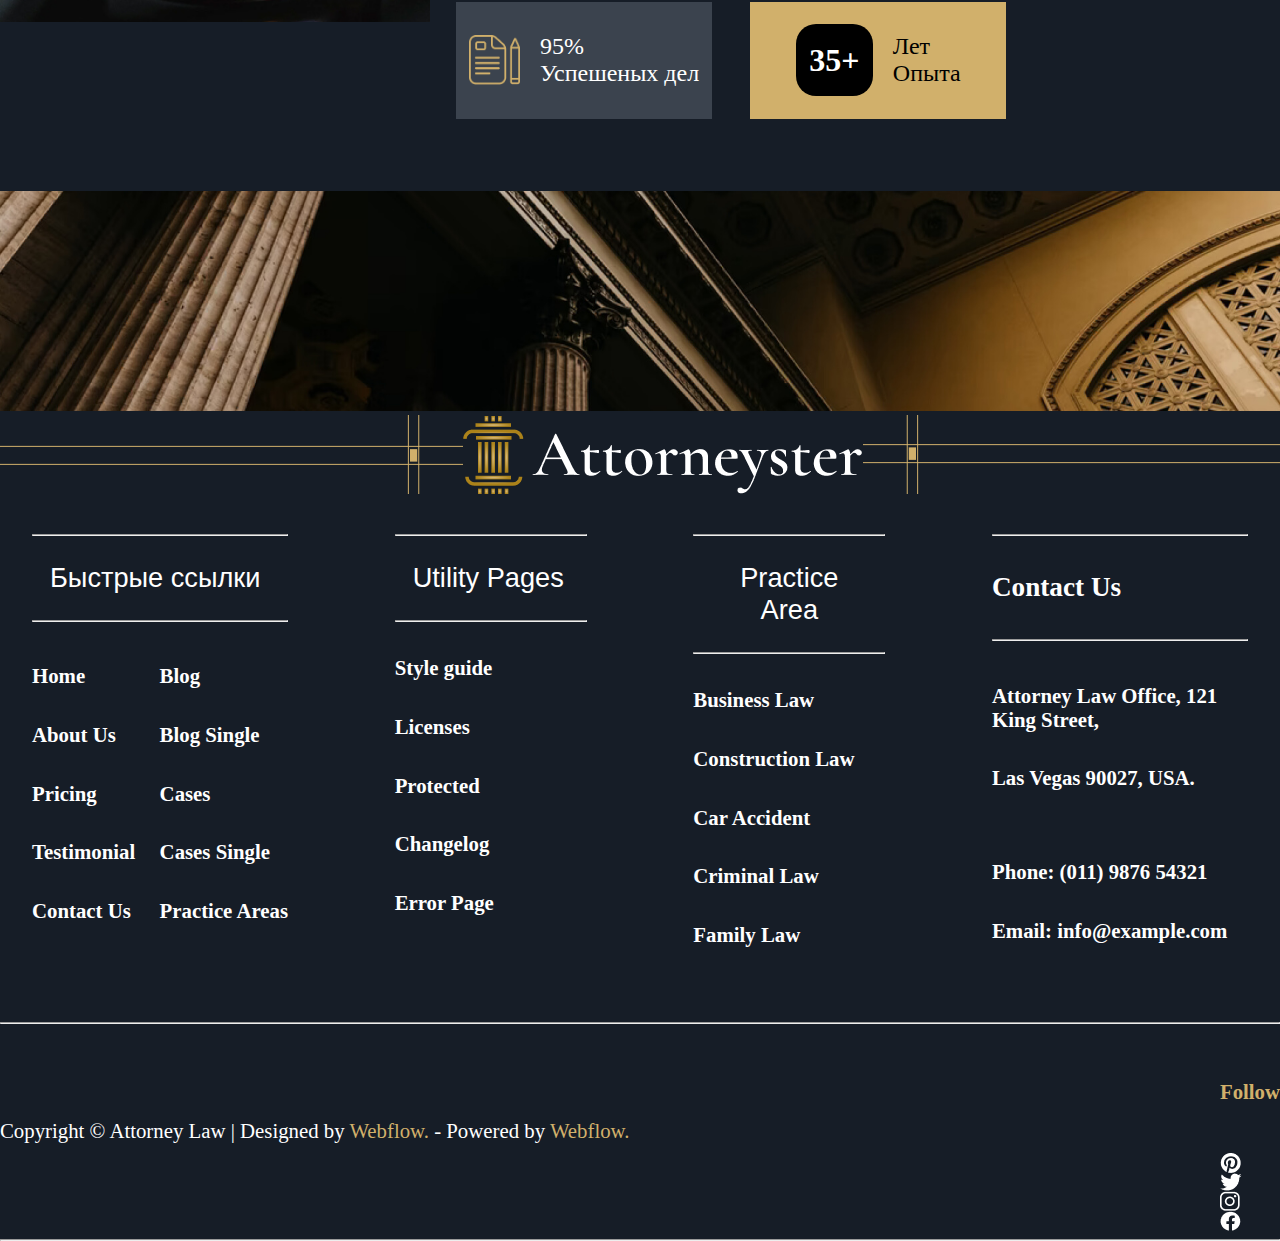
==== commit 517b243a: "add functionality" ====
--- a/index.html
+++ b/index.html
@@ -217,6 +217,14 @@
             <hr>
         </div>
     </footer>
+    <div id="modal" class="modal">
+        <div class="modal-content">
+            <span class="close">&times;</span>
+            <p>Воспользуйтесь нашими услугами сейчас и получите скудку:</p>
+            <h1>10%</h1>
+        </div>
+    </div>
+    <script src="./scripts/time.js"></script>
     <script src="./scripts/burger_menu.js"></script>
     <script>
         function toggleDropdown(id) {
--- a/styles/main_page.css
+++ b/styles/main_page.css
@@ -398,6 +398,47 @@
         font-size: 1.7em;
         cursor: not-allowed;
     }
+
+    .modal {
+        display: flex;
+        position: fixed;
+        z-index: 2;
+        height: 100%;
+        width: 100%;
+        left: 0;
+        top: 0;
+        justify-content: end; 
+        align-items: end;     
+    }
+    .modal-content {
+        background-color: #161D27;
+        border: 2px solid #D1B06B;
+        border-radius: 10px;
+        margin-right: 1vh;
+        margin-bottom: 1vh;
+        padding: 10px 10px;
+        width: 25vw;
+        height: 45vh;
+    }
+    .close {
+        color: #aaa;
+        float: right;
+        font-size: 2rem;
+        font-weight: bold;
+        cursor: pointer;
+    }
+    
+    .modal-content p{
+        text-align: center;
+        color: #FFFFFF;
+        font-size: 2rem;
+    }
+
+    .modal-content h1{
+        text-align: center;
+        color: #D1B06B;
+        font-size: 4rem;
+    }
 }
 
 @media screen and (max-width: 768px) {
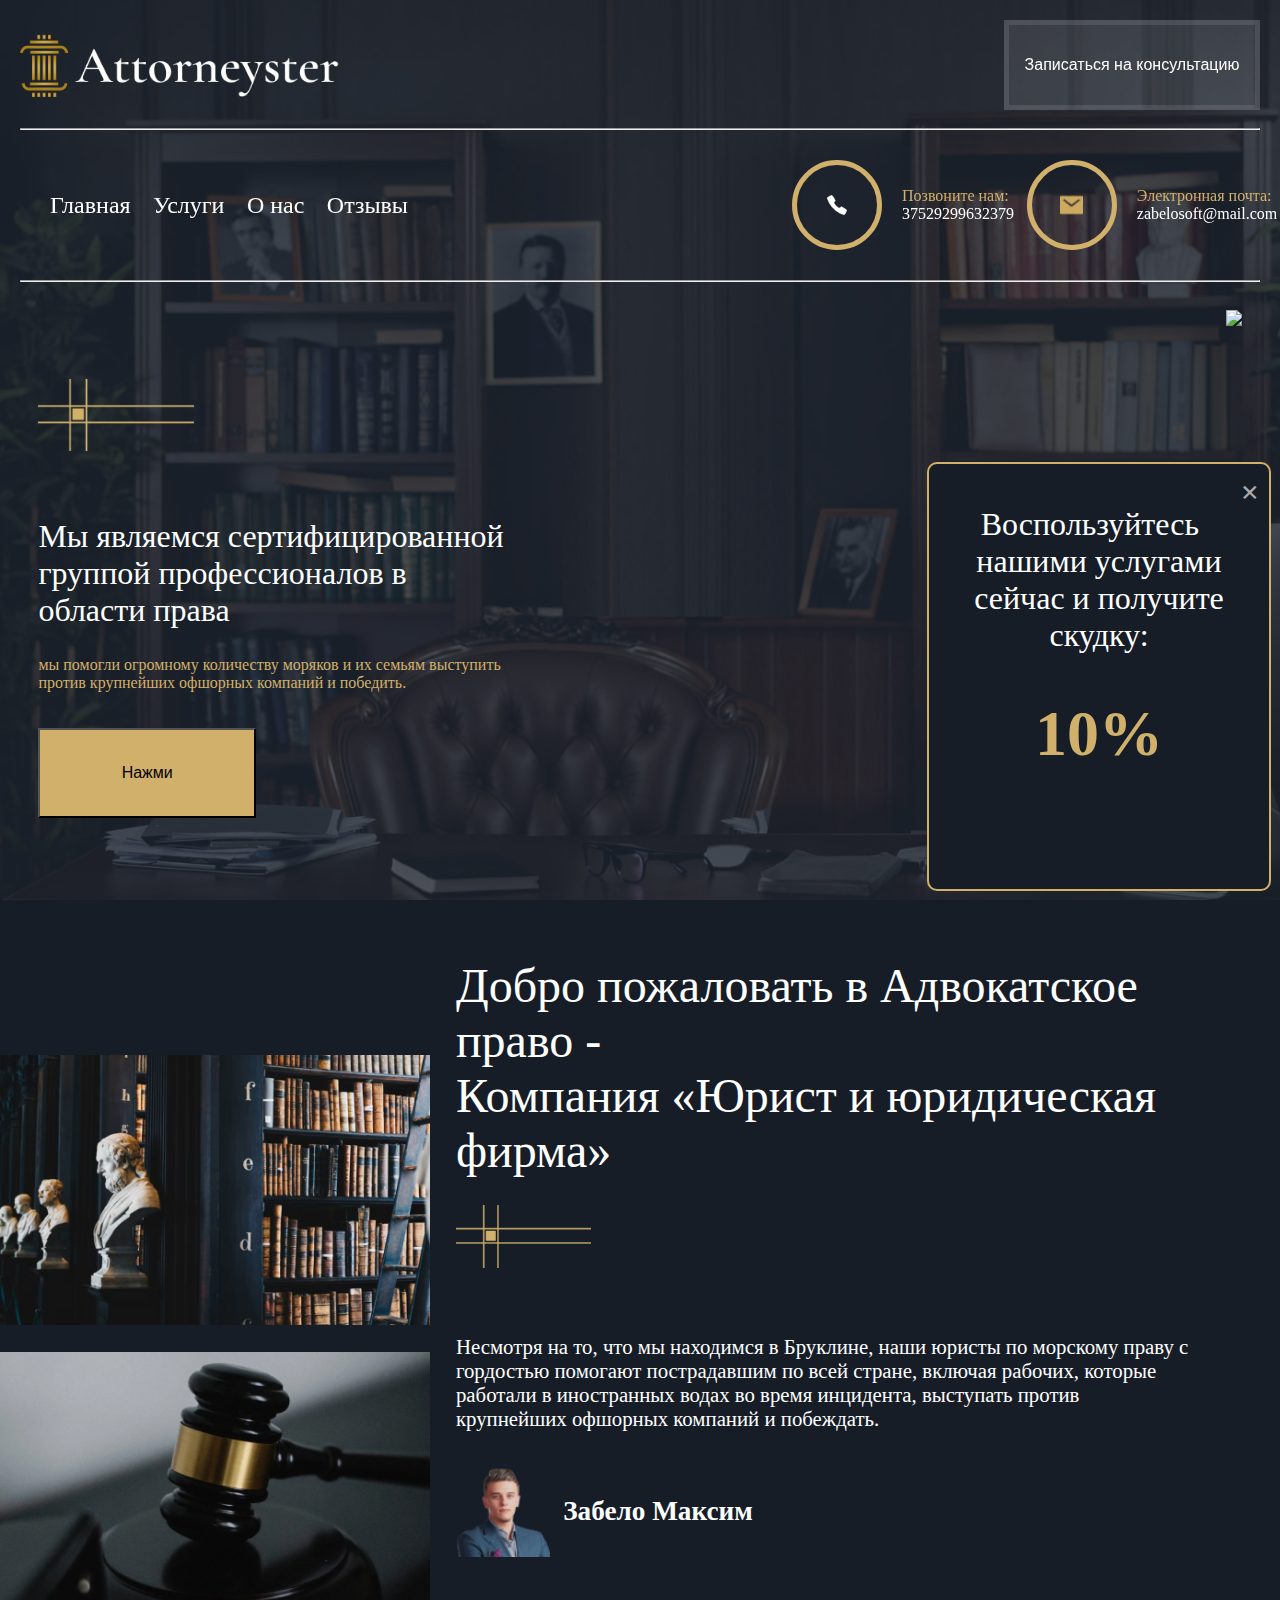
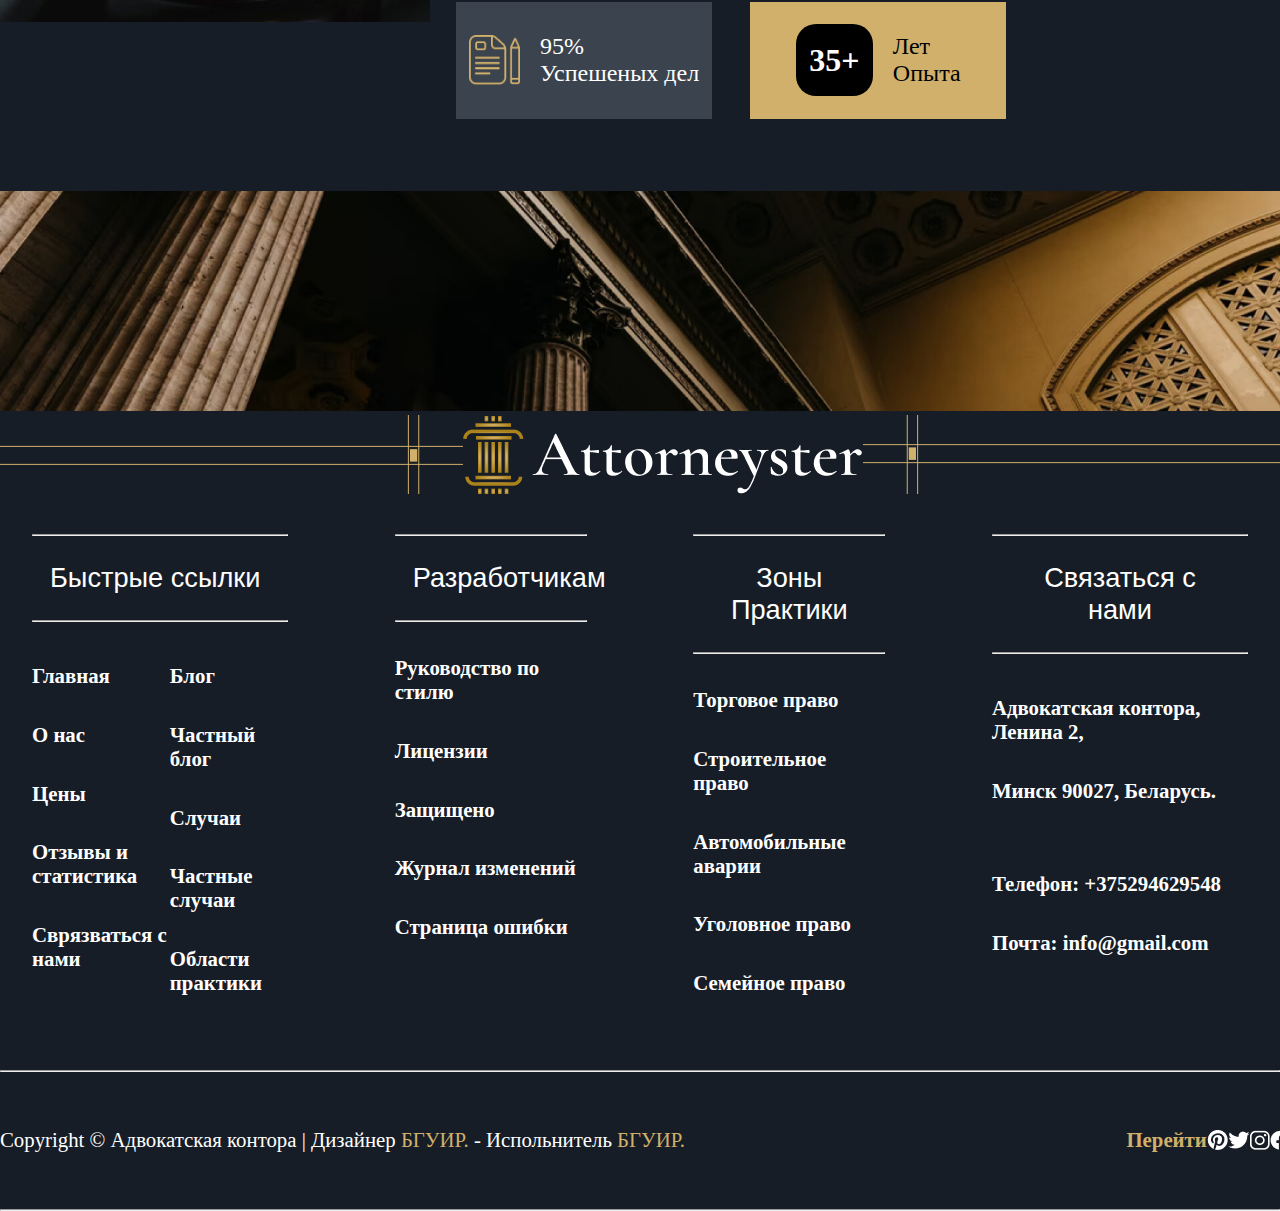
==== commit 137e53ab: "fix functionality" ====
--- a/index.html
+++ b/index.html
@@ -13,9 +13,11 @@
     <header>
         <div class="header-company">
             <img class="img-logo" src="./assets/images/company_logo.png">
-            <button class="header-btn">
-                Записаться на консультацию
-            </button>
+            <a style="display: block;" href="/fourth_page.html">
+                <button class="header-btn">
+                    Записаться на консультацию
+                </button>
+            </a>
         </div>
         <hr>
         <nav class="nav-bar">
@@ -76,9 +78,11 @@
                 <div class="description">
                     мы помогли огромному количеству моряков и их семьям выступить против крупнейших офшорных компаний и победить.
                 </div>
-                <button class="btn">
-                    Нажми
-                </button>
+                <a style="display: block;" href="./therd_page.html">
+                    <button class="btn">
+                        Нажми
+                    </button>
+                </a>
             </div>
             <img class="preson-img" src="./assets/images/person.PNG">
         </div>
@@ -139,18 +143,18 @@
                     <hr>
                     <div class="list-some-column" id="dropdownContent1">
                         <div>
-                            <h5>Home</h5>
-                            <h5>About Us</h5>
-                            <h5>Pricing</h5>
-                            <h5>Testimonial</h5>
-                            <h5>Contact Us</h5>
-                        </div>
-                        <div>
-                            <h5>Blog</h5>
-                            <h5>Blog Single</h5>
-                            <h5>Cases</h5>
-                            <h5>Cases Single</h5>
-                            <h5>Practice Areas</h5>
+                            <a style="display: block;" href="./index.html"><h5>Главная</h5></a>
+                            <a style="display: block;" href="./therd_page.html"><h5>О нас</h5></a>
+                            <a style="display: block;" href="./fourth_page.html"><h5>Цены</h5></a>
+                            <a style="display: block;" href="./therd_page.html"><h5>Отзывы и статистика</h5></a>
+                            <a style="display: block;" href="./fourth_page.html"><h5>Сврязваться с нами</h5></a>
+                        </div>
+                        <div>
+                            <a style="display: block;" href="https://x.com/"><h5>Блог</h5></a>
+                            <a style="display: block;" href="https://x.com/"><h5>Частный блог</h5></a>
+                            <a style="display: block;" href="https://x.com/"><h5>Случаи</h5></a>
+                            <a style="display: block;" href="https://x.com/"><h5>Частные случаи</h5></a>
+                            <a style="display: block;" href="./second.html"><h5>Области практики</h5></a>
                         </div>
                     </div>
                 </section>
@@ -158,45 +162,47 @@
                 <section class="links-area-15">
                     <hr>
                     <button class="dropbtn" onclick="toggleDropdown('dropdownContent2')">
-                        Utility Pages
+                        Разработчикам
                     </button>
                     <hr>
                     <div class="list-info" id="dropdownContent2">
-                        <h5>Style guide</h5>
-                        <h5>Licenses</h5>
-                        <h5>Protected</h5>
-                        <h5>Changelog</h5>
-                        <h5>Error Page</h5>
+                        <a style="display: block;" href="https://github.com/n-wuuuy/New_front"><h5>Руководство по стилю</h5></a>
+                        <a style="display: block;" href="https://github.com/n-wuuuy/New_front"><h5>Лицензии</h5></a>
+                        <a style="display: block;" href="https://github.com/n-wuuuy/New_front"><h5>Защищено</h5></a>
+                        <a style="display: block;" href="https://github.com/n-wuuuy/New_front"><h5>Журнал изменений</h5></a>
+                        <a style="display: block;" href="https://github.com/n-wuuuy/New_front"><h5>Страница ошибки</h5></a>
                     </div>
                 </section>
         
                 <section class="links-area-15">
                     <hr>
                     <button class="dropbtn" onclick="toggleDropdown('dropdownContent3')">
-                        Practice Area
+                        Зоны Практики
                     </button>
                     <hr>
                     <div class="list-info" id="dropdownContent3">
-                        <h5>Business Law</h5>
-                        <h5>Construction Law</h5>
-                        <h5>Car Accident</h5>
-                        <h5>Criminal Law</h5>
-                        <h5>Family Law</h5>
+                        <h5>Торговое право</h5>
+                        <h5>Строительное право</h5>
+                        <h5>Автомобильные аварии</h5>
+                        <h5>Уголовное право</h5>
+                        <h5>Семейное право</h5>
                     </div>
                 </section>
         
                 <section class="links-area-25">
                     <hr>
-                    <h4 style="color: #FFF;">Contact Us</h4>
+                    <button class="dropbtn" onclick="toggleDropdown('dropdownContent3')">
+                        Связаться с нами
+                    </button>
                     <hr>
                     <div class="list-info-contact">
                         <div>
-                            <h5>Attorney Law Office, 121 King Street,</h5>
-                            <h5>Las Vegas 90027, USA.</h5>
-                        </div>
-                        <div>
-                            <h5>Phone: (011) 9876 54321</h5>
-                            <h5>Email: info@example.com</h5>
+                            <h5>Адвокатская контора, Ленина 2,</h5>
+                            <h5>Минск 90027, Беларусь.</h5>
+                        </div>
+                        <div>
+                            <h5>Телефон: +375294629548</h5>
+                            <h5>Почта: info@gmail.com</h5>
                         </div>
                     </div>
                 </section>
@@ -204,14 +210,14 @@
             <hr>
             <div class="links">
                 <div class="copyright">
-                    Copyright © Attorney Law | Designed by <span class="highlight">Webflow.</span> - Powered by <span class="highlight">Webflow.</span>
+                    Copyright © Адвокатская контора | Дизайнер <span class="highlight">БГУИР.</span> - Испольнитель <span class="highlight">БГУИР.</span>
                 </div>
                 <div class="social-networks">
-                    <h6>Follow</h6>
-                    <a href="/"><img src="./assets/images/icons/IMAGE(20).png" alt=""></a>
-                    <a href=""><img src="./assets/images/icons/IMAGE(21).png" alt=""></a>
-                    <a href=""><img src="./assets/images/icons/IMAGE(22).png" alt=""></a>
-                    <a href=""><img src="./assets/images/icons/IMAGE(23).png" alt=""></a>
+                    <h6>Перейти</h6>
+                    <a href="https://ru.pinterest.com/"><img src="./assets/images/icons/IMAGE(20).png" alt=""></a>
+                    <a href="https://x.com/"><img src="./assets/images/icons/IMAGE(21).png" alt=""></a>
+                    <a href="https://www.instagram.com/"><img src="./assets/images/icons/IMAGE(22).png" alt=""></a>
+                    <a href="https://www.facebook.com"><img src="./assets/images/icons/IMAGE(23).png" alt=""></a>
                 </div>
             </div>
             <hr>
@@ -226,7 +232,7 @@
     </div>
     <script src="./scripts/time.js"></script>
     <script src="./scripts/burger_menu.js"></script>
-    <script>
+    <!-- <script>
         function toggleDropdown(id) {
             const dropdown = document.getElementById(id);
             dropdown.style.display = dropdown.style.display === "block" ? "none" : "block";
@@ -240,7 +246,7 @@
                     dropdown.style.display = "none";
                 });
             }
-        };
+        }; -->
     </script>
 </body>
 </html>--- a/styles/main_page.css
+++ b/styles/main_page.css
@@ -439,6 +439,12 @@
         color: #D1B06B;
         font-size: 4rem;
     }
+
+    .social-networks{
+        width: 12vw;
+        display: flex;
+        justify-content: space-between;
+    }
 }
 
 @media screen and (max-width: 768px) {
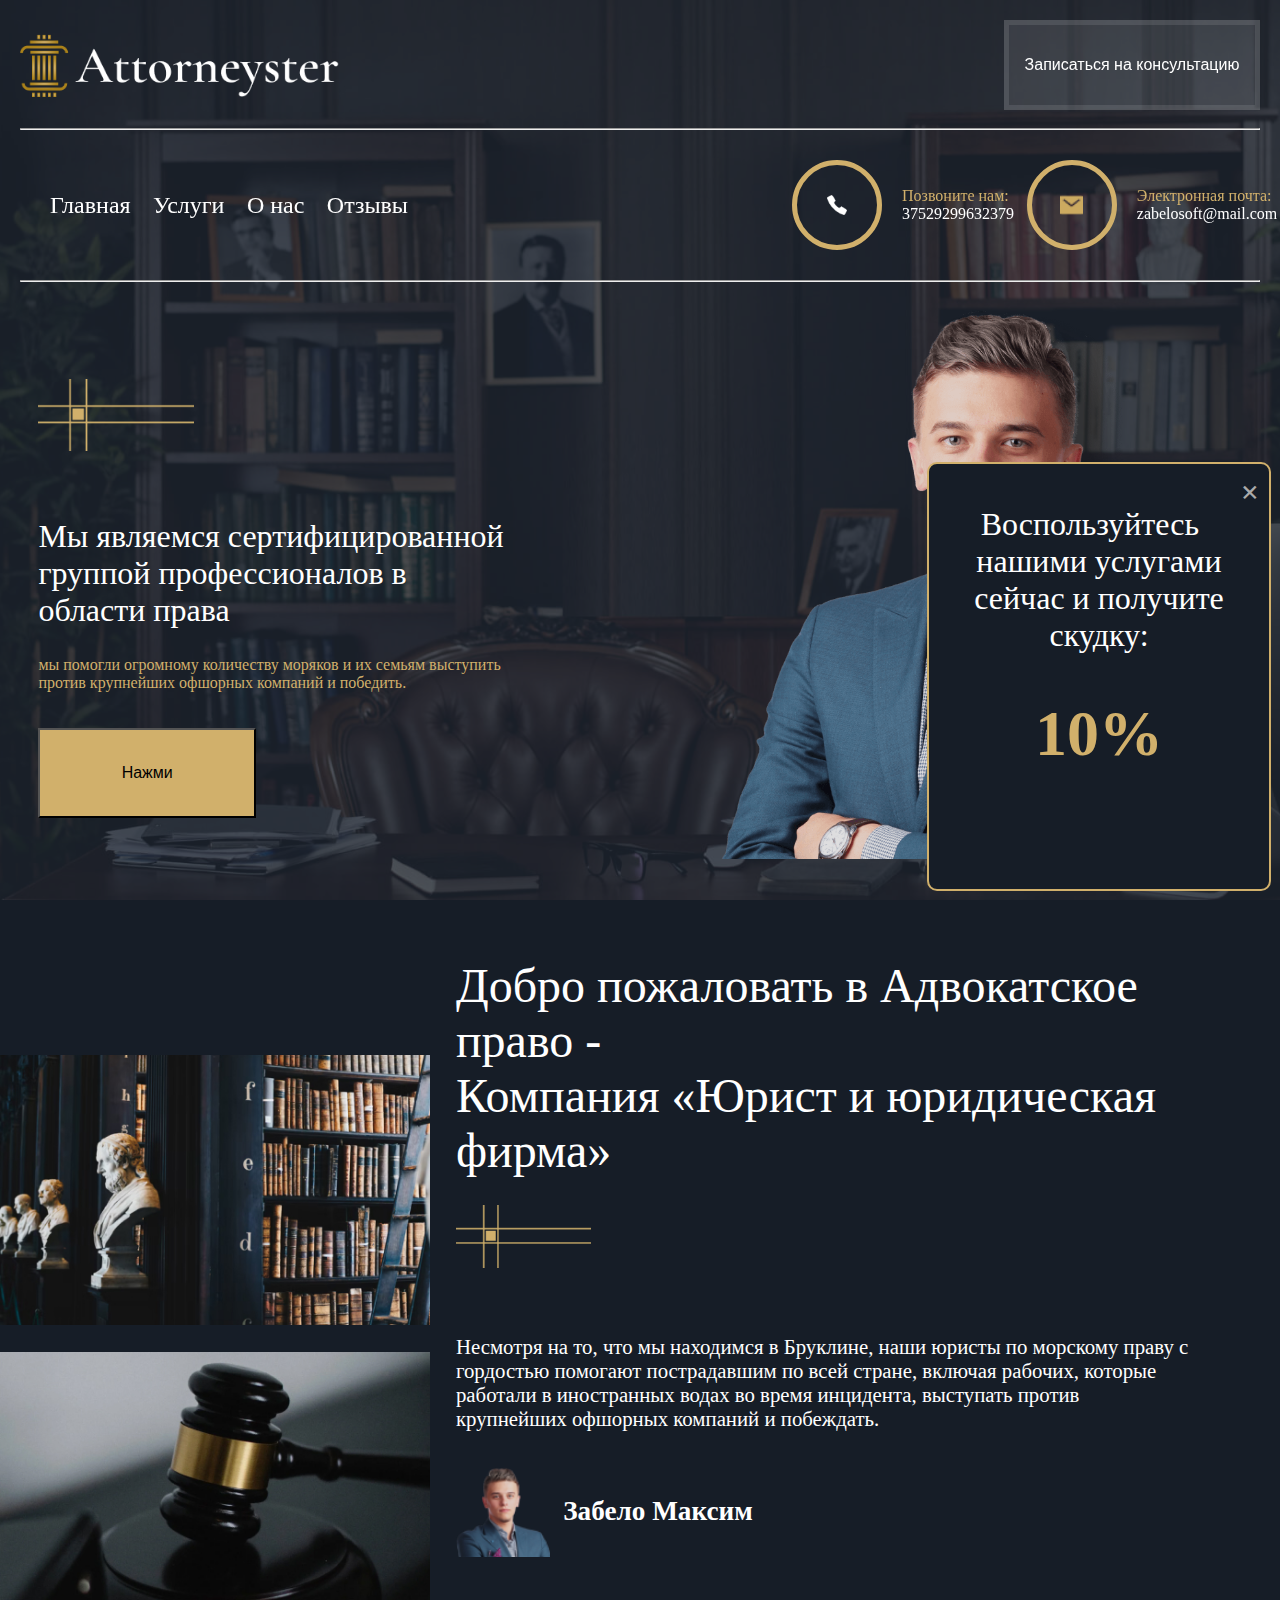
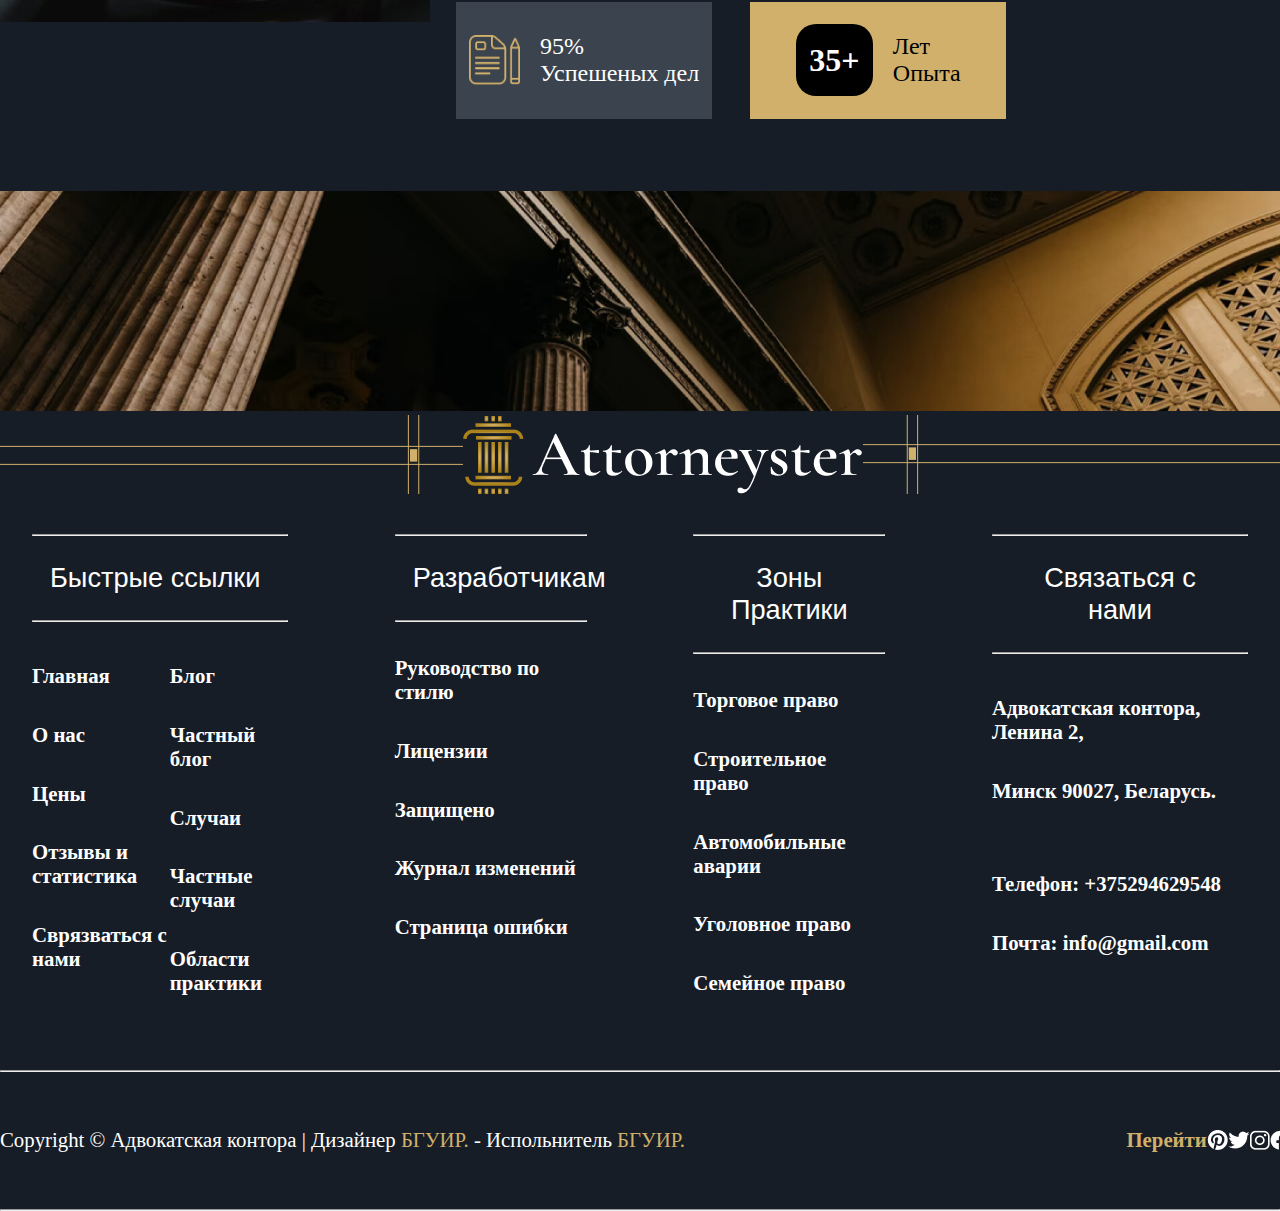
==== commit 71cdaa9b: "refactoring" ====
--- a/index.html
+++ b/index.html
@@ -13,7 +13,7 @@
     <header>
         <div class="header-company">
             <img class="img-logo" src="./assets/images/company_logo.png">
-            <a style="display: block;" href="/fourth_page.html">
+            <a style="display: block;" href="./fourth_page.html">
                 <button class="header-btn">
                     Записаться на консультацию
                 </button>
@@ -28,10 +28,10 @@
             </div>
             <ul class="nav-links" id="nav-links">
                 <div class="nav-bar-links">
-                    <li><a href="/index.html">Главная</a></li>
-                    <li><a href="/second.html">Услуги</a></li>
-                    <li><a href="/five_page.html">О нас</a></li>
-                    <li><a href="/therd_page.html">Отзывы</a></li>
+                    <li><a href="./index.html">Главная</a></li>
+                    <li><a href="./second.html">Услуги</a></li>
+                    <li><a href="./five_page.html">О нас</a></li>
+                    <li><a href="./therd_page.html">Отзывы</a></li>
                 </div>
                 <div class="contacts">
                     <div class="contact">
@@ -84,7 +84,7 @@
                     </button>
                 </a>
             </div>
-            <img class="preson-img" src="./assets/images/person.PNG">
+            <img class="preson-img" src="./assets/images/person.png">
         </div>
     </div>
     <div class="content-page">
--- a/styles/main_page.css
+++ b/styles/main_page.css
@@ -59,7 +59,7 @@
     }
 
     .image-container {
-        background-image: url('/assets/images/background.jpg');
+        background-image: url('../assets/images/background.jpg');
         background-size: cover; 
         background-position: center;
         width: 100%;
